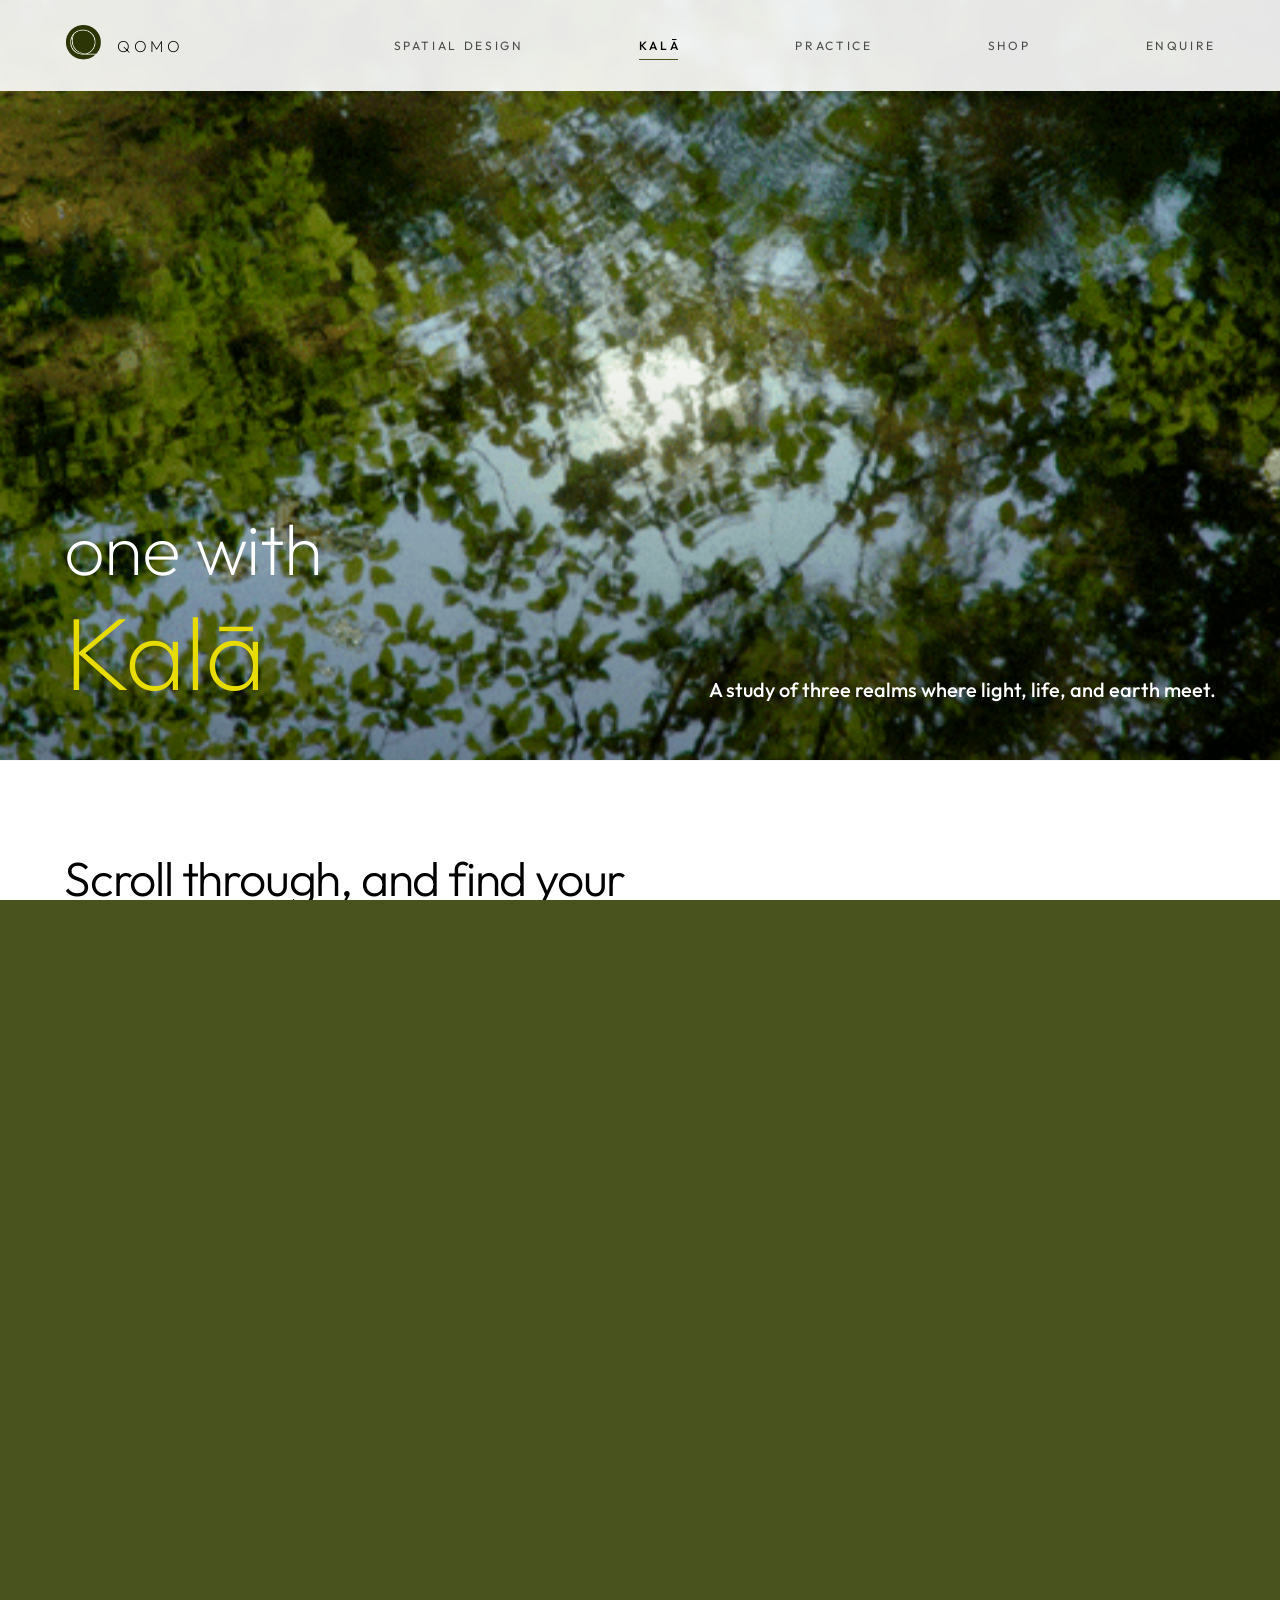
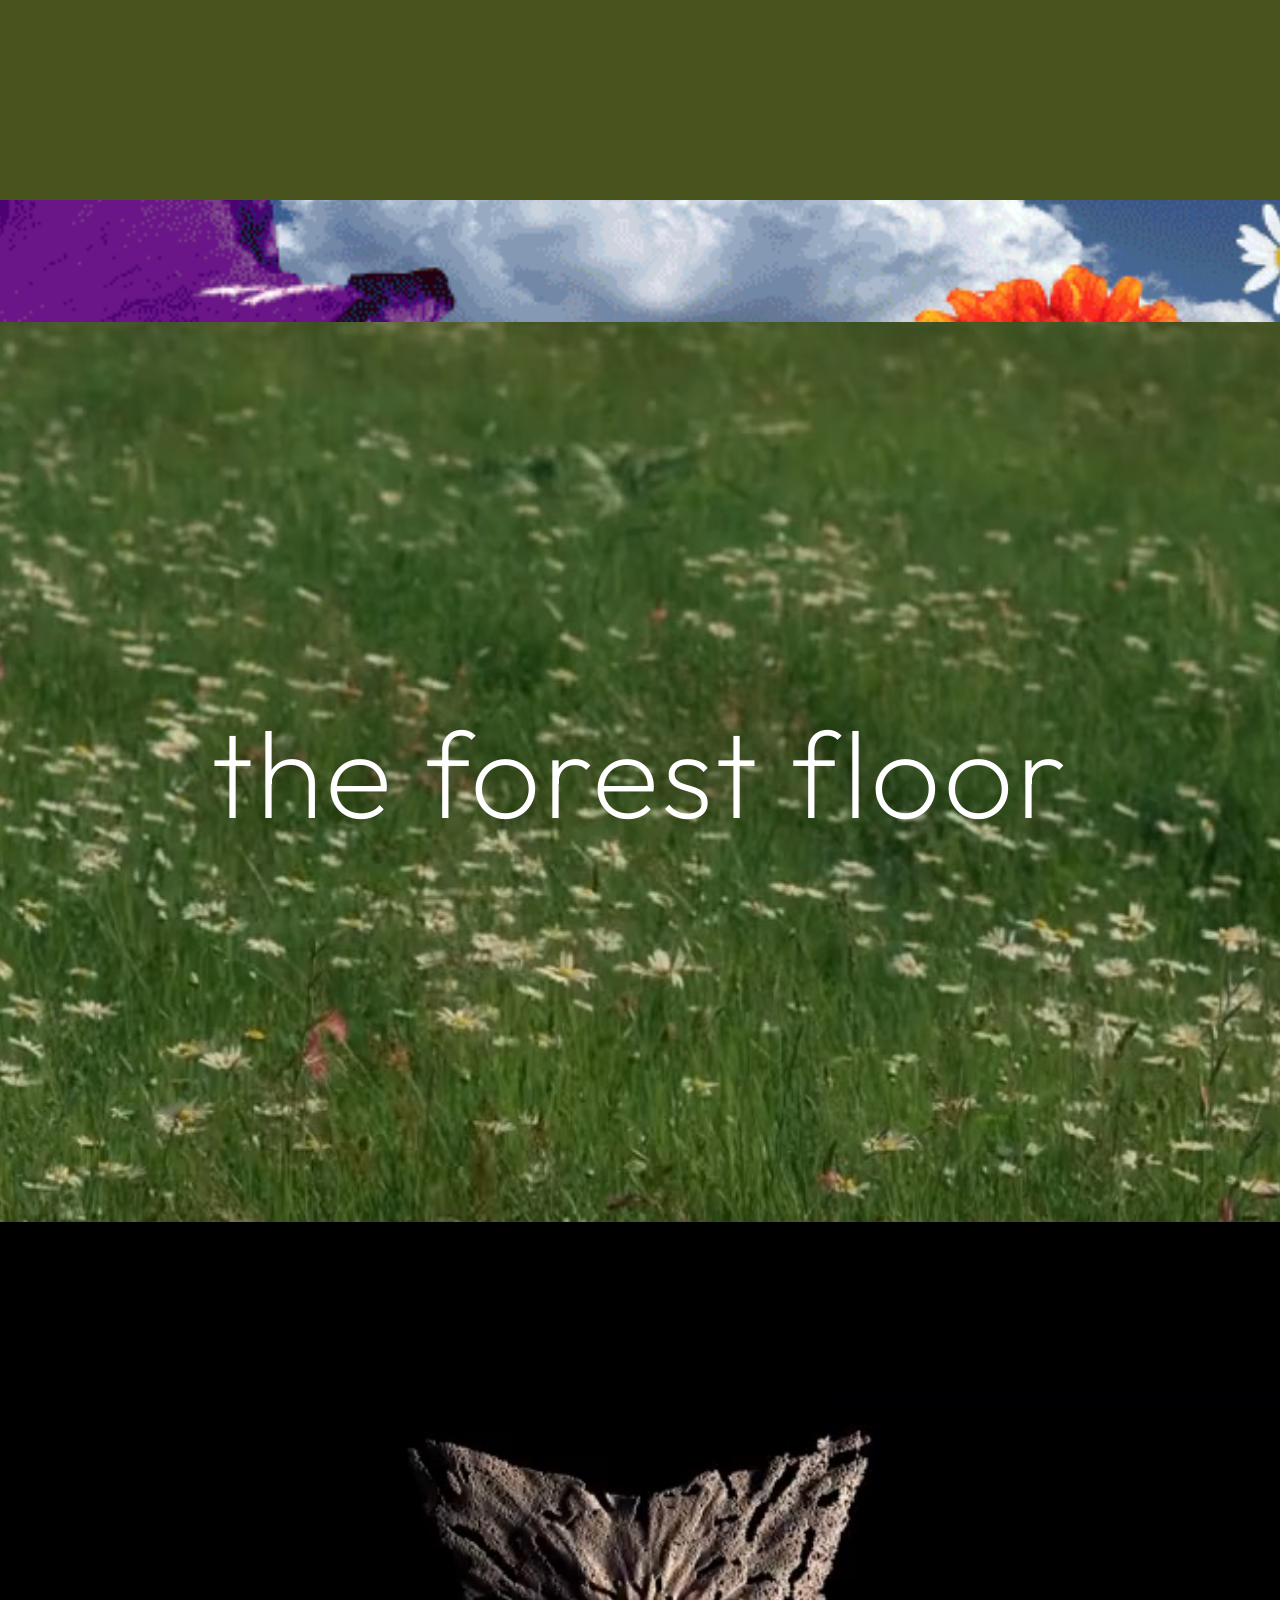
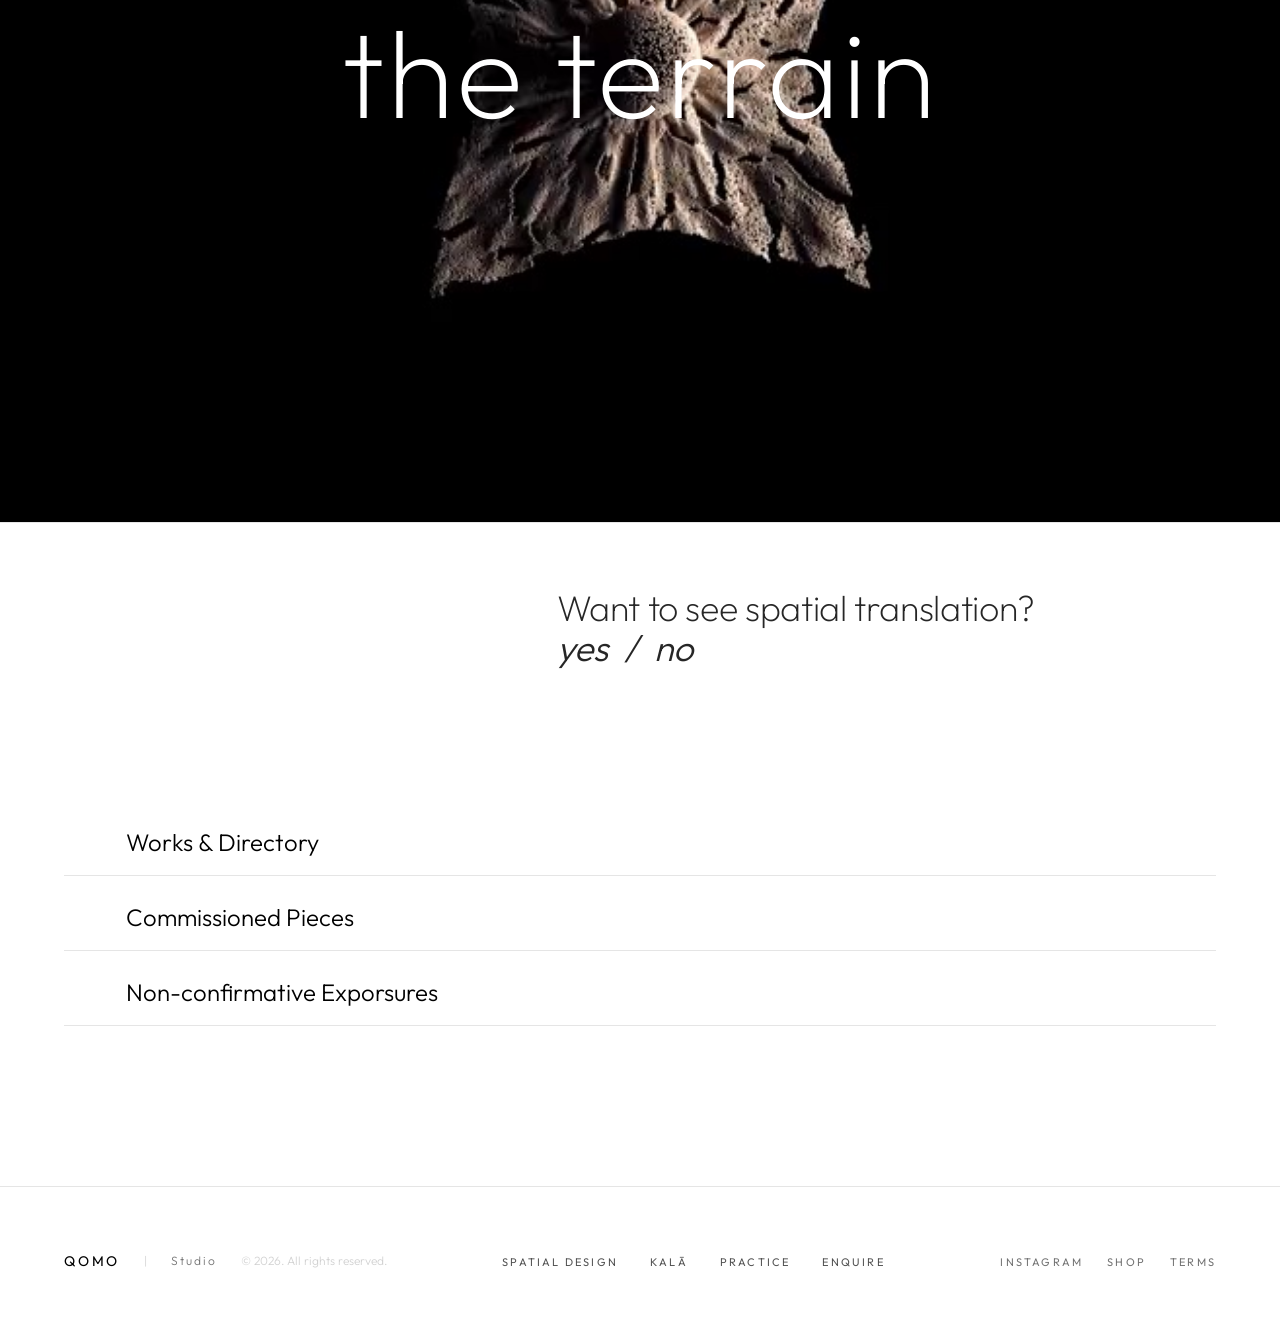
==== kala.html @ db0ac854 "QOMO website Co-Authored-By: Claude Opus 5.5 <noreply@anthropic.com>" ====
<!doctype html>
<html lang="en">
<head>
  <meta charset="utf-8">
  <meta name="viewport" content="width=device-width, initial-scale=1">
  <title>Kalā — QOMO</title>
  <meta name="description" content="A study of three realms where light, life, and earth meet.">
  <meta name="theme-color" content="#48531D">
  <link rel="icon" type="image/png" href="assets/img/logo-mark.png">
  <link rel="preconnect" href="https://fonts.googleapis.com">
  <link rel="preconnect" href="https://fonts.gstatic.com" crossorigin>
  <link rel="stylesheet" href="https://fonts.googleapis.com/css2?family=Outfit:wght@100..700&family=Waiting+for+the+Sunrise&display=swap">
  <link rel="stylesheet" href="assets/css/style.css">
</head>
<body data-page="kala">
  <div data-include="header"></div>

  <main>
    <section class="kala-hero">
      <div class="kala-hero__bg"><img src="assets/img/kala-hero.gif" alt="" data-parallax="-0.12"></div>
      <div class="wrap">
        <h1 class="reveal">
          <span class="one">one with</span>
          <span class="kala">Kalā</span>
        </h1>
        <p class="reveal">A study of three realms where light, life, and earth meet.</p>
      </div>
    </section>

    <section class="kala-intro">
      <div class="wrap">
        <h2 class="reveal">Scroll through, and find your light...</h2>
      </div>
    </section>

    <section class="realms" aria-label="Three realms">
      <article class="realm" id="sun-sky">
        <div class="realm__bg"><img src="assets/img/kala-sun-sky.gif" alt="" loading="lazy"></div>
        <h2>the sun &amp; sky</h2>
      </article>
      <article class="realm" id="forest-floor">
        <div class="realm__bg"><video src="assets/video/forest-floor.mp4" poster="assets/img/kala-forest-floor.jpg" autoplay muted loop playsinline preload="metadata" aria-hidden="true"></video></div>
        <h2>the forest floor</h2>
      </article>
      <article class="realm realm--terrain" id="terrain">
        <div class="realm__bg"><video src="assets/video/terrain.mp4" poster="assets/img/kala-terrain.jpg" autoplay muted loop playsinline preload="metadata" aria-hidden="true"></video></div>
        <h2>the terrain</h2>
      </article>
    </section>

    <section class="translate">
      <div class="wrap">
        <div class="translate__grid">
          <div class="translate__q reveal">
            <p>Want to see spatial translation?</p>
            <p class="yn"><a href="spatial-design.html">yes</a> <span aria-hidden="true">&nbsp;/&nbsp;</span> <a href="#directory">no</a></p>
          </div>
        </div>
      </div>
      <nav class="directory wrap stagger" id="directory" aria-label="Kalā directory">
        <a class="reveal" href="things.html">Works &amp; Directory <span class="arr">→</span></a>
        <a class="reveal" href="enquire.html">Commissioned Pieces <span class="arr">→</span></a>
        <a class="reveal" href="practice.html#gallery">Non-confirmative Exporsures <span class="arr">→</span></a>
      </nav>
    </section>
  </main>

  <div data-include="footer"></div>
  <script src="assets/js/main.js"></script>
</body>
</html>
---- assets/css/style.css ----
/* ==========================================================================
   QOMO — Studio website
   Tokens sourced from QOMO/docs/design.md (brand-design-system v1.0)
   Layouts sourced from Figma "QOMO prototype v01" (QOMO all page files)
   ========================================================================== */

:root {
  /* Colour — design.md tokens */
  --olive: #48531D;          /* primary: logo, CTAs, key headings, brand surface */
  --olive-light: #999F47;    /* secondary surface / muted accent */
  --chartreuse: #E6DC00;     /* high-energy accent — highlights only */
  --green-bright: #50CC00;   /* UI states — active / success */
  --sky: #4CA8D7;            /* cool counterpoint accent */
  --sage: #619164;           /* supporting mid-tone green */
  --white: #FFFFFF;
  --black: #000000;

  /* Neutral steps derived from black on white (no new hues) */
  --ink: var(--black);
  --ink-85: rgba(0, 0, 0, .85);
  --ink-68: rgba(0, 0, 0, .68);
  --ink-55: rgba(0, 0, 0, .55);
  --ink-36: rgba(0, 0, 0, .36);
  --ink-18: rgba(0, 0, 0, .18);
  --ink-10: rgba(0, 0, 0, .10);
  --ink-06: rgba(0, 0, 0, .06);
  --ink-03: rgba(0, 0, 0, .03);

  /* Tints of primary (design.md: "tints of primary") */
  --olive-tint-04: color-mix(in srgb, var(--olive) 4%, var(--white));
  --olive-tint-10: color-mix(in srgb, var(--olive) 10%, var(--white));
  --olive-deep: color-mix(in srgb, var(--olive) 78%, var(--black));
  --chartreuse-tint: color-mix(in srgb, var(--chartreuse) 26%, var(--white));

  /* Typography — design.md */
  --font: "Avenir Next", "Outfit", "Century Gothic", Futura, sans-serif;
  --font-sig: "Waiting for the Sunrise", "Avenir Next", cursive;

  /* Layout */
  --gutter: clamp(16px, 5vw, 64px);
  --maxw: 1440px;
  --header-h: 91px;

  --ease: cubic-bezier(.22, .61, .36, 1);
  --ease-out: cubic-bezier(.16, 1, .3, 1);
}

/* ---------- Reset ---------- */
*, *::before, *::after { box-sizing: border-box; }
html { -webkit-text-size-adjust: 100%; scroll-behavior: smooth; }
body {
  margin: 0;
  background: var(--white);
  color: var(--ink);
  font-family: var(--font);
  font-weight: 300;
  line-height: 1.4;
  -webkit-font-smoothing: antialiased;
  text-rendering: optimizeLegibility;
  overflow-x: hidden;
}
img { display: block; max-width: 100%; }
a { color: inherit; text-decoration: none; }
button { font: inherit; color: inherit; background: none; border: 0; padding: 0; cursor: pointer; }
p, h1, h2, h3, h4, ul { margin: 0; }
ul { padding: 0; list-style: none; }
:focus-visible { outline: 1.5px solid var(--olive); outline-offset: 4px; }
.sr-only { position: absolute; width: 1px; height: 1px; overflow: hidden; clip: rect(0 0 0 0); white-space: nowrap; }

.wrap { width: 100%; max-width: var(--maxw); margin: 0 auto; padding-inline: var(--gutter); }

/* ---------- Type helpers ---------- */
.eyebrow {
  font-size: 12px; letter-spacing: .22em; text-transform: uppercase; line-height: 16px; font-weight: 400;
}
.t-ultralight { font-weight: 200; }
.sig { font-family: var(--font-sig); font-weight: 400; }

/* ==========================================================================
   Preloader (design.md: monogram as loading mark)
   ========================================================================== */
.preloader {
  position: fixed; inset: 0; z-index: 200; display: grid; place-items: center;
  background: var(--white);
  transition: opacity .7s var(--ease), visibility .7s;
}
.preloader img { width: 56px; height: auto; animation: breathe 1.6s var(--ease) infinite; }
.preloader.is-done { opacity: 0; visibility: hidden; }
@keyframes breathe { 0%, 100% { transform: scale(.92); opacity: .55; } 50% { transform: scale(1); opacity: 1; } }

/* Page transition veil */
.veil {
  position: fixed; inset: 0; z-index: 190; background: var(--olive);
  transform: translateY(100%); pointer-events: none;
  transition: transform .6s var(--ease-out);
}
.veil.is-active { transform: translateY(0); }

/* Cursor follower (fine pointers only) */
.cursor {
  position: fixed; top: 0; left: 0; z-index: 180; width: 10px; height: 10px; margin: -5px 0 0 -5px;
  border-radius: 50%; background: var(--olive); pointer-events: none;
  transition: width .35s var(--ease), height .35s var(--ease), margin .35s var(--ease), background .35s, opacity .3s;
  mix-blend-mode: multiply; opacity: 0;
}
.cursor.is-visible { opacity: 1; }
.cursor.is-hover { width: 56px; height: 56px; margin: -28px 0 0 -28px; background: color-mix(in srgb, var(--chartreuse) 70%, transparent); }
@media (hover: none), (pointer: coarse) { .cursor { display: none; } }

/* ==========================================================================
   Header — "TOP MINIMALIST HEADER"
   ========================================================================== */
.site-header {
  position: fixed; inset: 0 0 auto; z-index: 100; height: var(--header-h);
  background: rgba(255, 255, 255, .9);
  -webkit-backdrop-filter: blur(6px); backdrop-filter: blur(6px);
  transition: transform .5s var(--ease), background .3s;
}
.site-header.is-hidden { transform: translateY(-100%); }
.site-header .wrap { height: 100%; display: flex; align-items: center; gap: 10px; max-width: 1760px; }
.brand { display: flex; align-items: center; gap: 10px; flex-shrink: 0; }
.brand img { width: 43px; height: 42px; object-fit: contain; transition: transform .8s var(--ease); }
.brand:hover img { transform: rotate(-12deg) scale(1.05); }
.brand span { font-size: 16px; font-weight: 200; letter-spacing: .22em; text-transform: uppercase; line-height: 24px; }
.nav { margin-left: auto; display: flex; align-items: center; gap: clamp(28px, 9vw, 150px); }
.nav a {
  position: relative; font-size: 12px; letter-spacing: .22em; text-transform: uppercase; line-height: 16px;
  color: var(--ink-68); font-weight: 400; padding-block: 6px;
}
.nav a::after {
  content: ""; position: absolute; left: 0; right: .22em; bottom: 0; height: 1px; background: var(--olive);
  transform: scaleX(0); transform-origin: right; transition: transform .5s var(--ease);
}
.nav a:hover::after, .nav a[aria-current="page"]::after { transform: scaleX(1); transform-origin: left; }
.nav a:hover { color: var(--ink); }
.nav a[aria-current="page"] { color: var(--ink); font-weight: 500; }

.menu-toggle { display: none; margin-left: auto; width: 44px; height: 44px; position: relative; z-index: 2; }
.menu-toggle span {
  position: absolute; left: 11px; right: 11px; height: 1px; background: var(--ink);
  transition: transform .45s var(--ease), top .45s var(--ease), background .3s;
}
.menu-toggle span:first-child { top: 18px; }
.menu-toggle span:last-child { top: 26px; }
.menu-open .menu-toggle span { background: var(--white); }
.menu-open .menu-toggle span:first-child { top: 22px; transform: rotate(45deg); }
.menu-open .menu-toggle span:last-child { top: 22px; transform: rotate(-45deg); }

.mobile-menu {
  position: fixed; inset: 0; z-index: 99; background: var(--olive); color: var(--white);
  display: flex; flex-direction: column; justify-content: center; gap: 10px; padding: 120px var(--gutter) 48px;
  clip-path: circle(0% at calc(100% - 40px) 45px);
  transition: clip-path .8s var(--ease-out); visibility: hidden;
}
.menu-open .mobile-menu { clip-path: circle(150% at calc(100% - 40px) 45px); visibility: visible; }
.mobile-menu a {
  font-size: clamp(36px, 10vw, 64px); font-weight: 200; letter-spacing: -.02em; text-transform: uppercase; line-height: 1.15;
  opacity: 0; transform: translateY(24px); transition: opacity .5s, transform .6s var(--ease-out), color .3s;
}
.mobile-menu a:hover, .mobile-menu a[aria-current="page"] { color: var(--chartreuse); }
.menu-open .mobile-menu a { opacity: 1; transform: none; }
.menu-open .mobile-menu a:nth-child(2) { transition-delay: .06s; }
.menu-open .mobile-menu a:nth-child(3) { transition-delay: .12s; }
.menu-open .mobile-menu a:nth-child(4) { transition-delay: .18s; }
.menu-open .mobile-menu a:nth-child(5) { transition-delay: .24s; }
.mobile-menu .mm-word { position: absolute; left: var(--gutter); top: 24px; line-height: 24px; font-size: 16px; font-weight: 200; letter-spacing: .22em; color: var(--white); }
.menu-open .site-header { background: transparent; -webkit-backdrop-filter: none; backdrop-filter: none; }
.menu-open .site-header .brand { opacity: 0; }
body.menu-open { overflow: hidden; }

@media (max-width: 900px) {
  :root { --header-h: 72px; }
  .nav { display: none; }
  .menu-toggle { display: block; }
  .brand img { width: 36px; height: 35px; }
}

/* ==========================================================================
   Footer — mini (all pages)
   ========================================================================== */
.site-footer { border-top: 1px solid var(--ink-10); background: var(--white); padding: 65px 0 64px; }
.site-footer .wrap { max-width: 1760px; display: flex; align-items: center; justify-content: space-between; gap: 32px; flex-wrap: wrap; }
.foot-id { display: flex; align-items: center; gap: 24px; font-size: 12px; }
.foot-id strong { font-weight: 400; font-size: 14px; letter-spacing: .2em; text-transform: uppercase; }
.foot-id .bar { color: var(--ink-18); }
.foot-id .studio { color: var(--ink-55); letter-spacing: .16em; }
.foot-id .copy { color: var(--ink-18); }
.foot-nav, .foot-social { display: flex; align-items: center; gap: 32px; }
.foot-social { gap: 24px; }
.foot-nav a, .foot-social a {
  font-size: 11px; letter-spacing: .2em; text-transform: uppercase; line-height: 16px; color: var(--ink-68); font-weight: 400;
  transition: color .3s;
}
.foot-social a { color: var(--ink-55); }
.foot-nav a:hover, .foot-social a:hover { color: var(--olive); }
@media (max-width: 1100px) {
  .site-footer .wrap { flex-direction: column; align-items: flex-start; }
  .foot-id { flex-wrap: wrap; gap: 12px 24px; }
  .foot-nav { flex-wrap: wrap; gap: 16px 28px; }
}

/* ---------- Mega footer (Practice / Shop) ---------- */
.mega {
  position: relative; overflow: hidden; color: var(--white); background: var(--olive);
  padding: 64px 0 48px;
}
.mega--grass { background: var(--olive-deep) center / cover no-repeat; }
.mega::before {
  content: ""; position: absolute; right: -40px; top: -40px; width: 384px; height: 384px; border-radius: 50%;
  background: color-mix(in srgb, var(--olive-light) 45%, transparent); filter: blur(48px); pointer-events: none;
}
.mega--grass::before { background: rgba(72, 83, 29, .3); }
.mega .wrap { position: relative; }
.mega-cols { display: grid; grid-template-columns: repeat(4, minmax(0, 1fr)); gap: 32px; padding: 111px 0 64px; }
.mega-cols h4 {
  font-size: 10px; font-weight: 600; letter-spacing: .1em; text-transform: uppercase; line-height: 14px;
  color: color-mix(in srgb, var(--olive-light) 55%, var(--white)); margin-bottom: 8px;
}
.mega-cols ul { display: grid; gap: 6px; }
.mega-cols li a { font-size: 15px; line-height: 24px; color: rgba(255, 255, 255, .8); transition: color .3s, padding .4s var(--ease); }
.mega-cols li a:hover { color: var(--white); padding-left: 6px; }
.mega-cols .personal ul { gap: 4px; }
.mega-cols .personal li a { font-size: 13px; line-height: 20px; color: var(--white); }
.mega-cols .touch { margin-top: 8px; font-size: 10px; font-weight: 600; letter-spacing: .1em; text-transform: uppercase; color: var(--chartreuse); display: inline-block; }
.mega-cols .touch:hover { color: var(--white); }
.mega-script { display: block; width: 100%; max-width: 1153px; }
.mega-script img { width: 100%; height: auto; }
.mega-script.is-in img { animation: script-pop 2s linear both; }
.mega-script:hover img { animation: script-pop 2s linear both; }
@keyframes script-pop { /* Figma motion: Asset 28@4x — translate-y −39.7, width 1152→1274→1211 */
  0% { transform: translateY(0) scale(1); }
  9.8% { transform: translateY(-40px) scale(1.106); }
  20% { transform: translateY(-40px) scale(1.051); }
  100% { transform: translateY(-40px) scale(1.051); }
}
.mega-fine { display: flex; justify-content: space-between; align-items: center; gap: 16px; padding-top: 24px; flex-wrap: wrap; }
.mega-fine .sig { font-size: 20px; color: rgba(255, 255, 255, .75); }
.mega-fine small { font-size: 12px; color: rgba(255, 255, 255, .7); }
@media (max-width: 760px) {
  .mega-cols { grid-template-columns: repeat(2, minmax(0, 1fr)); padding-top: 48px; row-gap: 40px; }
}

/* ==========================================================================
   Reveal system
   ========================================================================== */
.reveal { opacity: 0; transform: translateY(36px); transition: opacity 1s var(--ease), transform 1.2s var(--ease-out); }
.reveal.is-in { opacity: 1; transform: none; }
.line-mask { display: block; overflow: hidden; padding-bottom: .06em; margin-bottom: -.06em; }
.line-mask > span { display: inline-block; transform: translateY(105%); transition: transform 1.2s var(--ease-out); }
.is-in .line-mask > span, .line-mask.is-in > span { transform: none; }
.stagger > * { transition-delay: calc(var(--i, 0) * 90ms); }
.img-reveal { overflow: hidden; clip-path: inset(12% 0 12% 0); transition: clip-path 1.4s var(--ease-out); }
.img-reveal.is-in { clip-path: inset(0 0 0 0); }
.img-reveal img { transform: scale(1.15); transition: transform 1.8s var(--ease-out); }
.img-reveal.is-in img { transform: scale(1.0001); }

@media (prefers-reduced-motion: reduce) {
  *, *::before, *::after { animation-duration: .01ms !important; animation-iteration-count: 1 !important; transition-duration: .01ms !important; }
  .reveal, .line-mask > span, .img-reveal, .img-reveal img { opacity: 1 !important; transform: none !important; clip-path: none !important; }
  html { scroll-behavior: auto; }
}

/* ==========================================================================
   HOME
   ========================================================================== */
.home-hero { position: relative; padding-top: var(--header-h); }
.home-hero__script {
  position: relative; width: 100%; margin-top: clamp(8px, 2vw, 24px);
  clip-path: inset(0 100% 0 0); transition: clip-path 2.2s var(--ease-out);
}
.loaded .home-hero__script { clip-path: inset(0 0 0 0); }
/* Logomark mask — Figma: 1300×558 rotated fill, masked by the 1271.5×413.5 logomark at (0, 0) */
.logo-mask {
  position: relative; width: 99.34%; aspect-ratio: 1271.5 / 413.5; overflow: hidden;
  container-type: size; background: var(--olive); will-change: transform;
  -webkit-mask: url("../img/qomo-script-mask.png") 0 0 / 100% 100% no-repeat;
          mask: url("../img/qomo-script-mask.png") 0 0 / 100% 100% no-repeat;
}
.logo-mask video {
  position: absolute; left: 51.12%; top: 67.84%; max-width: none;
  width: 134.95cqh; height: 102.24cqw; /* pre-rotation size: 558 × 1300 in Figma units */
  object-fit: cover; transform: translate(-50%, -50%) rotate(-90deg);
}
.index-cue {
  display: flex; flex-direction: column; align-items: center; gap: 4px; margin: clamp(12px, 3vw, 32px) auto 0;
  font-size: 9px; letter-spacing: .3em; color: var(--ink-36); text-transform: uppercase; width: max-content;
}
.index-cue img { animation: cue 2.2s var(--ease) infinite; }
@keyframes cue { 0%, 100% { transform: translateY(0); opacity: 1; } 60% { transform: translateY(6px); opacity: .4; } }

.manifesto {
  background: linear-gradient(to bottom, var(--white), color-mix(in srgb, var(--black) 8%, var(--white)));
  padding: 79px 0 192px; overflow: hidden;
}
.manifesto h1 {
  font-size: clamp(42px, 7.8vw, 100px); line-height: 1.24; letter-spacing: -.06em; font-weight: 200; text-transform: uppercase;
}
.manifesto h1 .c-chartreuse { color: var(--chartreuse); }
.manifesto h1 .c-sky { color: var(--sky); }
.manifesto h1 .c-olive { color: var(--olive); }
.manifesto__row {
  display: grid; grid-template-columns: repeat(12, minmax(0, 1fr)); column-gap: 32px; margin-top: clamp(64px, 10vw, 128px);
}
.manifesto__left { grid-column: 1 / span 5; display: flex; flex-direction: column; gap: 15px; }
.manifesto__right { grid-column: 6 / span 7; padding: 80px 0 0 64px; display: flex; flex-direction: column; gap: 96px; }
.with { font-size: clamp(40px, 5.6vw, 72px); line-height: 1; letter-spacing: -.043em; color: var(--ink-36); font-weight: 200; }
.dapple, .depth { font-size: clamp(56px, 8.1vw, 104px); line-height: 1; letter-spacing: -.03em; font-weight: 200; }
.dapple { color: var(--chartreuse); }
.depth { color: var(--olive); }
.statement { max-width: 576px; display: flex; flex-direction: column; gap: 24px; }
.statement p { font-size: 20px; line-height: 28px; text-align: justify; hyphens: auto; color: var(--ink-68); font-weight: 400; }
.statement p b { color: var(--olive); font-weight: 500; }
.text-link {
  align-self: flex-start; font-size: 12px; letter-spacing: .2em; text-transform: uppercase; font-weight: 200; font-style: italic;
  text-decoration: underline; text-underline-offset: 3px; transition: color .3s, letter-spacing .5s var(--ease);
}
.text-link:hover { color: var(--olive); letter-spacing: .28em; }
@media (max-width: 900px) {
  .manifesto { padding: 56px 0 96px; }
  .manifesto__row { display: flex; flex-direction: column; gap: 32px; }
  .manifesto__right { padding: 0; gap: 48px; }
  .depth { align-self: flex-end; }
}

/* Gateway rows */
.gateway { border-top: 1px solid var(--ink-03); padding: 109px 0 108px; }
.gateway__title { font-size: clamp(32px, 4vw, 48px); line-height: 1; letter-spacing: -.025em; font-weight: 300; max-width: 510px; padding: 33px 0 82px; }
.gateway__rows { border-top: 1px solid var(--ink-10); padding-top: 92px; display: flex; flex-direction: column; gap: 128px; }
.block { display: flex; flex-direction: column; gap: 48px; }
.block__head { display: grid; grid-template-columns: repeat(12, minmax(0, 1fr)); column-gap: 32px; row-gap: 16px; min-height: 142px; }
.block__head h3 { grid-column: 1 / span 5; font-size: clamp(32px, 4vw, 48px); line-height: 1; letter-spacing: -.025em; font-weight: 300; }
.block__head h3.kala-mark { font-weight: 400; color: var(--ink-68); letter-spacing: .055em; text-transform: uppercase; }
.block__head p { grid-column: 6 / span 7; font-size: clamp(24px, 2.8vw, 36px); line-height: 1.11; letter-spacing: -.01em; font-weight: 200; color: var(--ink-85); }
.block__media { position: relative; height: clamp(280px, 42vw, 540px); background: var(--ink-03); overflow: hidden; }
.block__media img { width: 100%; height: 100%; object-fit: cover; }
.block__media .media-in { position: absolute; inset: -8% 0; }
.block__media .media-in img { height: 100%; }
.block__caption {
  position: absolute; left: 19px; right: 0; bottom: 0; padding: 0 0 17px; border-bottom: 1px solid rgba(255, 255, 255, .5);
  font-size: 12px; letter-spacing: .2em; text-transform: uppercase; color: var(--white); font-weight: 400; white-space: pre;
}
.block__link-row { display: flex; justify-content: flex-end; border-bottom: 1px solid var(--ink-10); padding: 8px 0 33px; }
.arrow-link { display: inline-flex; align-items: center; gap: 12px; font-size: 14px; letter-spacing: .2em; text-transform: uppercase; font-weight: 500; color: var(--olive); }
.arrow-link--kala { font-size: 12px; font-weight: 400; color: var(--ink-68); }
.arrow-link .arr { font-size: 16px; transition: transform .5s var(--ease); }
.arrow-link--kala .arr { color: var(--sky); }
.arrow-link:hover .arr { transform: translateX(8px); }
@media (max-width: 760px) {
  .gateway { padding: 64px 0; }
  .gateway__title { padding: 0 0 48px; }
  .gateway__rows { padding-top: 56px; gap: 80px; }
  .block { gap: 28px; }
  .block__head { display: flex; flex-direction: column; min-height: 0; }
  .block__caption { font-size: 10px; letter-spacing: .14em; white-space: normal; padding-right: 12px; }
}

/* The selection — curved reel */
.selection { padding-top: 24px; overflow: hidden; }
.selection h2 { text-align: center; font-size: clamp(32px, 4vw, 48px); font-weight: 300; letter-spacing: -.025em; line-height: 1; padding: 33px 0 64px; }
.curve { position: relative; height: clamp(300px, 36vw, 502px); }
.curve__track { position: absolute; top: 8.6%; left: 0; display: flex; gap: clamp(20px, 3.9vw, 50px); will-change: transform; cursor: grab; touch-action: pan-y; }
.curve__track.is-drag { cursor: grabbing; }
.curve__item { flex: 0 0 auto; width: clamp(200px, 24.6vw, 315px); aspect-ratio: 315 / 415; background: var(--ink-10); overflow: hidden; transform-origin: center; }
.curve__item img { width: 100%; height: 100%; object-fit: cover; pointer-events: none; transition: transform 1.2s var(--ease-out); user-select: none; -webkit-user-drag: none; }
.curve__item:hover img { transform: scale(1.06); }
.curve__arc { position: absolute; left: 0; width: 100%; height: auto; pointer-events: none; z-index: 2; }
.curve__arc--top { top: 0; }
.curve__arc--bottom { bottom: 0; left: 1.5%; width: 98.5%; }

/* Annu card */
.annu { padding: 54px 0 0; }
.annu__grid { display: grid; grid-template-columns: 539.5fr 612fr; max-width: 1152px; margin: 0 auto; min-height: 457px; }
.annu__img { overflow: hidden; position: relative; min-height: 360px; }
.annu__img img { position: absolute; inset: 0; width: 100%; height: 100%; object-fit: cover; object-position: 50% 80.6%; transition: transform 1.6s var(--ease-out); }
.annu__grid:hover .annu__img img { transform: scale(1.04); }
.annu__card { background: var(--chartreuse-tint); padding: clamp(32px, 6vw, 68.58px); display: flex; flex-direction: column; justify-content: center; align-items: flex-start; }
.annu__card blockquote { margin: 0 0 25px; font-size: clamp(19px, 1.9vw, 24px); line-height: 1.32; font-weight: 300; color: color-mix(in srgb, var(--olive) 72%, var(--olive-light)); max-width: 403px; }
.annu__card blockquote b { font-weight: 300; color: var(--olive-deep); }
.annu__card .name { font-size: 10px; line-height: 15px; letter-spacing: .18em; text-transform: uppercase; color: var(--olive-deep); font-weight: 300; margin-bottom: 26px; }
.pill-btn {
  display: inline-flex; align-items: center; justify-content: center; min-height: 40px; padding: 0 24px; border-radius: 24px;
  background: var(--olive-light); color: var(--white); font-size: 9px; font-weight: 600; letter-spacing: .1em; text-transform: uppercase;
  transition: background .4s, transform .4s var(--ease);
}
.pill-btn:hover { background: var(--olive); transform: translateY(-2px); }
@media (max-width: 760px) {
  .annu { padding: 32px var(--gutter) 0; }
  .annu__grid { grid-template-columns: 1fr; }
  .annu__img { min-height: 0; aspect-ratio: 4 / 3; }
}

/* ==========================================================================
   KALĀ
   ========================================================================== */
.kala-hero { position: relative; min-height: clamp(560px, 62vw, 760px); display: flex; align-items: flex-end; overflow: hidden; color: var(--white); }
.kala-hero__bg { position: absolute; inset: 0; }
.kala-hero__bg img { width: 100%; height: 110%; object-fit: cover; will-change: transform; }
.kala-hero::after { content: ""; position: absolute; inset: 0; background: linear-gradient(to top, rgba(0, 0, 0, .28), transparent 60%); }
.kala-hero .wrap { position: relative; z-index: 1; display: flex; justify-content: space-between; align-items: flex-end; gap: 32px; padding-bottom: clamp(40px, 6vw, 56px); flex-wrap: wrap; }
.kala-hero h1 { font-weight: 200; letter-spacing: -.043em; }
.kala-hero h1 .one { display: block; font-size: clamp(44px, 5.6vw, 72px); line-height: 1; margin-bottom: 16px; }
.kala-hero h1 .kala { display: block; font-size: clamp(64px, 8.1vw, 104px); line-height: 1; color: var(--chartreuse); }
.kala-hero p { font-size: 20px; font-weight: 500; text-align: right; max-width: 590px; text-shadow: 0 1px 12px rgba(0, 0, 0, .25); }

.kala-intro { padding: 60px 0 72px; border-top: 1px solid var(--ink-03); }
.kala-intro h2 { font-size: clamp(32px, 4vw, 48px); line-height: 1; letter-spacing: -.025em; font-weight: 300; max-width: 622px; padding-top: 33px; }

.realms { position: relative; }
.realm { position: sticky; top: 0; height: 100vh; height: 100svh; overflow: hidden; display: grid; place-items: center; background: var(--black); }
.realm__bg { position: absolute; inset: 0; }
.realm__bg img, .realm__bg video { display: block; width: 100%; height: 100%; object-fit: cover; transform: scale(var(--s, 1.12)); transition: transform .1s linear; }
.realm--terrain .realm__bg img, .realm--terrain .realm__bg video { object-fit: contain; background: var(--black); }
.realm h2 {
  position: relative; z-index: 1; color: var(--white); font-weight: 200; letter-spacing: .016em; line-height: 1.2;
  font-size: clamp(52px, 9.7vw, 124px); text-align: center; padding-inline: var(--gutter);
  opacity: var(--o, 0); transform: translateY(calc(var(--y, 40) * 1px)); text-shadow: 0 2px 30px rgba(0, 0, 0, .15);
}

.translate { padding: 65px 0 0; border-top: 1px solid var(--ink-10); }
.translate__grid { display: grid; grid-template-columns: repeat(12, minmax(0, 1fr)); column-gap: 32px; min-height: 181px; }
.translate__q { grid-column: 6 / span 7; font-size: clamp(26px, 2.8vw, 36px); line-height: 40px; letter-spacing: -.01em; color: var(--ink-85); font-weight: 200; }
.translate__q .yn { display: flex; gap: .25em; font-style: italic; font-weight: 300; }
.translate__q .yn a { position: relative; transition: color .3s; }
.translate__q .yn a::after { content: ""; position: absolute; left: 0; right: 0; bottom: 2px; height: 1px; background: currentColor; transform: scaleX(0); transition: transform .45s var(--ease); }
.translate__q .yn a:hover { color: var(--olive); }
.translate__q .yn a:hover::after { transform: scaleX(1); }
.directory { padding-top: 32px; padding-bottom: 160px; }
.directory a {
  display: flex; justify-content: space-between; align-items: flex-end; padding: 25px 0 17px 62px; border-bottom: 1px solid var(--ink-10);
  font-size: 24px; line-height: 32px; font-weight: 300; transition: padding .5s var(--ease), color .3s, background .4s;
}
.directory a .arr { opacity: 0; transform: translateX(-12px); transition: opacity .4s, transform .5s var(--ease); color: var(--olive); padding-right: 16px; }
.directory a:hover { padding-left: 80px; color: var(--olive); background: var(--olive-tint-04); }
.directory a:hover .arr { opacity: 1; transform: none; }
@media (max-width: 760px) {
  .translate__grid { display: block; min-height: 0; padding-bottom: 32px; }
  .directory a { padding-left: 0; font-size: 20px; }
  .directory a:hover { padding-left: 12px; }
  .directory { padding-bottom: 96px; }
}

/* ==========================================================================
   SPATIAL DESIGN (Arc)
   ========================================================================== */
.arc { padding-top: calc(var(--header-h) - 11px); min-height: 100vh; display: flex; flex-direction: column; }
.arc-bar { display: flex; align-items: center; justify-content: space-between; gap: 16px; padding-top: 24px; padding-bottom: 12px; min-height: 120px; }
.arc-index { display: flex; align-items: center; gap: 12px; font-size: 11px; font-weight: 500; letter-spacing: .2em; text-transform: uppercase; color: var(--ink-55); }
.arc-index .dot { width: 8px; height: 8px; border-radius: 50%; background: var(--olive); }
.arc-index .slash { color: var(--ink-18); font-size: 13px; letter-spacing: 0; }
.arc-index .count { color: var(--olive); letter-spacing: .16em; font-variant-numeric: tabular-nums; }
.toggle { display: inline-flex; gap: 8px; padding: 4px; background: var(--ink-03); }
.toggle button { padding: 6px 16px; font-size: 10px; font-weight: 600; letter-spacing: .18em; text-transform: uppercase; color: var(--ink-55); transition: background .3s, color .3s, box-shadow .3s; }
.toggle button[aria-pressed="true"] { background: var(--white); color: var(--ink); box-shadow: 0 1px 1px rgba(0, 0, 0, .05); }

.reel { position: relative; flex: 1; display: flex; flex-direction: column; justify-content: center; padding: 40px 0 73px; overflow: hidden; }
.reel__viewport { overflow: hidden; cursor: grab; touch-action: pan-y; padding-block: 24px; }
.reel__viewport.is-drag { cursor: grabbing; }
.reel__track { display: flex; gap: 40.8px; will-change: transform; transition: transform .9s var(--ease-out); }
.reel__track.no-anim { transition: none; }
.reel__item { flex: 0 0 auto; width: clamp(260px, 36vw, 460.8px); aspect-ratio: 16 / 10; background: var(--ink-06); overflow: hidden; position: relative; transition: transform .9s var(--ease-out), opacity .9s; transform: scale(.86); opacity: .55; }
.reel__item.is-active { transform: scale(1); opacity: 1; }
.reel__item img { width: 100%; height: 100%; object-fit: cover; pointer-events: none; transform: scale(1.12) translateX(calc(var(--px, 0) * 1%)); transition: transform 1.1s var(--ease-out); user-select: none; -webkit-user-drag: none; }
.reel__item:hover img { transform: scale(1.18) translateX(calc(var(--px, 0) * 1%)); }
.reel__caption { text-align: center; padding: 24px 20px 0; max-width: 800px; margin: 0 auto; }
.reel__caption h2 { font-size: 28px; line-height: 36px; letter-spacing: .03em; font-weight: 300; }
.reel__caption p { padding-top: 4px; font-size: 11px; font-weight: 500; letter-spacing: .22em; text-transform: uppercase; color: var(--ink-55); line-height: 16px; }
.reel__controls { display: flex; align-items: center; justify-content: center; gap: 24px; padding-top: 16px; }
.reel__controls button { padding: 8px 8px 14px; display: grid; place-items: center; transition: transform .4s var(--ease); }
.reel__controls button:hover { transform: translateX(-3px); }
.reel__controls button + .progress + button:hover { transform: translateX(3px); }
.progress { width: 128px; height: 1.5px; background: var(--ink-10); position: relative; overflow: hidden; margin-top: -6px; }
.progress span { position: absolute; inset: 0 auto 0 0; width: 25%; background: var(--olive); transition: transform .9s var(--ease-out); }

.arc-grid { display: none; grid-template-columns: repeat(2, minmax(0, 1fr)); gap: 40px; padding-top: 24px; padding-bottom: 96px; }
.arc.is-grid .reel { display: none; }
.arc.is-grid .arc-grid { display: grid; }
.arc-grid button { display: block; text-align: left; }
.arc-grid .thumb { aspect-ratio: 16 / 10; overflow: hidden; background: var(--ink-06); }
.arc-grid img { width: 100%; height: 100%; object-fit: cover; transition: transform 1.2s var(--ease-out); }
.arc-grid button:hover img { transform: scale(1.05); }
.arc-grid .num { display: block; margin-top: 12px; font-size: 11px; letter-spacing: .2em; color: var(--ink-55); font-weight: 500; }
@media (max-width: 640px) {
  .arc { min-height: 0; }
  .reel { padding: 48px 0 64px; }
  .reel__item { width: 80vw; }
  .reel__track { gap: 16px; }
  .arc-bar { min-height: 0; flex-wrap: wrap; }
  .arc-grid { grid-template-columns: 1fr; gap: 28px; }
  .reel__caption h2 { font-size: 24px; }
  .reel__caption p { letter-spacing: .12em; font-size: 10px; }
}

/* Project overlay */
.overlay {
  position: fixed; inset: 0; z-index: 150; display: grid; grid-template-columns: minmax(0, 1fr); place-items: start center; overflow-y: auto; padding: 30px 16px;
  background: rgba(255, 255, 255, .55); -webkit-backdrop-filter: blur(14px); backdrop-filter: blur(14px);
  opacity: 0; visibility: hidden; transition: opacity .5s var(--ease), visibility .5s;
}
.overlay.is-open { opacity: 1; visibility: visible; }
.overlay__card {
  position: relative; width: min(1000px, 100%); min-width: 0; border-radius: 38px; padding: clamp(20px, 5vw, 54px) clamp(16px, 4.9vw, 49px) 40px;
  background: rgba(255, 255, 255, .75); box-shadow: 0 4px 4px -1px rgba(0, 0, 0, .25);
  transform: translateY(40px) scale(.98); transition: transform .7s var(--ease-out);
}
.overlay.is-open .overlay__card { transform: none; }
.overlay__close {
  position: absolute; top: 14px; right: 14px; width: 40px; height: 40px; border-radius: 50%; background: var(--white);
  display: grid; place-items: center; box-shadow: 0 2px 10px rgba(0, 0, 0, .08); transition: transform .5s var(--ease); z-index: 2;
}
.overlay__close:hover { transform: rotate(90deg); }
.overlay__close span { position: absolute; width: 16px; height: 1px; background: var(--ink); transform: rotate(45deg); }
.overlay__close span + span { transform: rotate(-45deg); }
.overlay__main { aspect-ratio: 904 / 527; overflow: hidden; background: var(--ink-06); }
.overlay__main img { width: 100%; height: 100%; object-fit: cover; animation: fadeImg .7s var(--ease); }
@keyframes fadeImg { from { opacity: .2; transform: scale(1.03); } to { opacity: 1; transform: none; } }
.overlay__thumbs { display: grid; grid-template-columns: repeat(4, minmax(0, 1fr)); gap: clamp(8px, 2.6vw, 24px); margin-top: 29px; }
.overlay__thumbs button { aspect-ratio: 208 / 122; overflow: hidden; background: var(--ink-06); opacity: .75; transition: opacity .3s, outline-color .3s; outline: 1.5px solid transparent; outline-offset: 2px; }
.overlay__thumbs button:hover, .overlay__thumbs button[aria-current="true"] { opacity: 1; }
.overlay__thumbs button[aria-current="true"] { outline-color: var(--olive); }
.overlay__thumbs img { width: 100%; height: 100%; object-fit: cover; }
.spec {
  margin-top: 29px; background: color-mix(in srgb, var(--black) 4%, var(--white)); border-radius: 12.5px; box-shadow: 0 3px 3px rgba(0, 0, 0, .25);
  display: grid; grid-template-columns: 173fr 173fr 145fr 366fr; gap: 16px; padding: 28px 28px 34px;
}
.spec dt { font-size: 9.4px; letter-spacing: .22em; text-transform: uppercase; font-weight: 300; margin-bottom: 14px; }
.spec dd { margin: 0; font-size: 12.5px; letter-spacing: .165em; font-weight: 700; line-height: 1.25; }
.spec .scope dd { font-weight: 400; line-height: 1.2; letter-spacing: .12em; }
.view-full {
  display: block; margin: 36px auto 0; font-size: 12.5px; letter-spacing: .165em; font-weight: 600; color: var(--olive);
  text-decoration: underline; text-underline-offset: 3px;
}
.view-full:hover { color: var(--black); }
.overlay__strip { display: flex; gap: 24px; overflow-x: auto; margin-top: 0; max-height: 0; opacity: 0; transition: max-height .8s var(--ease-out), opacity .6s, margin .6s; scrollbar-width: thin; scroll-snap-type: x mandatory; }
.overlay__strip.is-open { max-height: 460px; opacity: 1; margin-top: 32px; }
.overlay__strip img { flex: 0 0 auto; width: clamp(200px, 30vw, 315px); aspect-ratio: 315 / 415; object-fit: cover; scroll-snap-align: start; }
@media (max-width: 640px) {
  .overlay { padding: 12px; }
  .overlay__card { border-radius: 24px; }
  .spec { grid-template-columns: 1fr 1fr; padding: 20px; }
  .spec .scope { grid-column: 1 / -1; }
}

/* Lightbox (shared) */
.lightbox {
  position: fixed; inset: 0; z-index: 160; background: rgba(255, 255, 255, .94); -webkit-backdrop-filter: blur(8px); backdrop-filter: blur(8px);
  display: grid; place-items: center; opacity: 0; visibility: hidden; transition: opacity .45s, visibility .45s;
}
.lightbox.is-open { opacity: 1; visibility: visible; }
.lightbox figure { margin: 0; max-width: min(1100px, 88vw); max-height: 82vh; }
.lightbox figure img { max-height: 82vh; width: auto; margin: 0 auto; box-shadow: 0 20px 60px rgba(0, 0, 0, .12); animation: fadeImg .6s var(--ease); }
.lightbox__btn { position: absolute; top: 50%; width: 48px; height: 48px; margin-top: -24px; border-radius: 50%; background: var(--white); display: grid; place-items: center; box-shadow: 0 2px 10px rgba(0, 0, 0, .08); }
.lightbox__btn img { width: 17px; }
.lightbox__btn--prev { left: clamp(8px, 3vw, 40px); }
.lightbox__btn--next { right: clamp(8px, 3vw, 40px); }
.lightbox .overlay__close { top: 20px; right: 20px; }
.lightbox__count { position: absolute; bottom: 24px; left: 0; right: 0; text-align: center; font-size: 11px; letter-spacing: .2em; color: var(--ink-55); font-variant-numeric: tabular-nums; }

/* ==========================================================================
   PRACTICE
   ========================================================================== */
.practice { padding-top: calc(var(--header-h) + 52px); background: var(--white); }
.practice h1, .practice h2.travels { font-size: clamp(26px, 3vw, 38px); line-height: 1.68; font-weight: 200; color: var(--ink); }
.practice h1 { letter-spacing: .118em; }
.meet { display: grid; grid-template-columns: repeat(12, minmax(0, 1fr)); column-gap: 48px; row-gap: 40px; align-items: center; padding: 64px 0; }
.portrait { grid-column: 1 / span 6; position: relative; aspect-ratio: 552 / 680; border-radius: 31px; overflow: hidden; background: color-mix(in srgb, var(--black) 8%, var(--white)); }
.portrait img { position: absolute; inset: 0; width: 100%; height: 100%; object-fit: cover; }
.portrait .grad { position: absolute; inset: 0; width: 100%; height: 100%; pointer-events: none; }
.meet__text { grid-column: 7 / span 6; font-size: clamp(20px, 2.2vw, 28px); line-height: 1.46; font-weight: 200; max-width: 576px; }
.gallery { display: grid; grid-template-columns: repeat(4, minmax(0, 1fr)); gap: 32px; padding: 64px 0 96px; align-items: start; }
.gallery__col { display: flex; flex-direction: column; gap: 32px; will-change: transform; }
.gallery__col:nth-child(2) { padding-top: 64px; }
.gallery__col:nth-child(3) { padding-top: 32px; }
.gallery__col:nth-child(4) { padding-top: 96px; }
.tile { display: block; width: 100%; background: color-mix(in srgb, var(--black) 10%, var(--white)); box-shadow: 0 4px 6px -1px rgba(0, 0, 0, .1), 0 2px 4px -2px rgba(0, 0, 0, .1); overflow: hidden; }
.tile img { width: 100%; height: 100%; object-fit: cover; transition: transform 1.2s var(--ease-out), filter .6s; }
.tile:hover img { transform: scale(1.06); }
.tile.h-352 { aspect-ratio: 264 / 352; }
.tile.h-264 { aspect-ratio: 1; }
.tile.h-198 { aspect-ratio: 264 / 198; }
.tile.h-148 { aspect-ratio: 264 / 148.5; }
@media (max-width: 900px) {
  .meet { display: flex; flex-direction: column; padding: 40px 0; }
  .portrait { width: 100%; max-width: 552px; }
  .gallery { grid-template-columns: repeat(2, minmax(0, 1fr)); gap: 16px; }
  .gallery__col { gap: 16px; }
  .gallery__col:nth-child(n) { padding-top: 0; }
  .gallery__col:nth-child(even) { padding-top: 48px; }
}

/* ==========================================================================
   SHOP — QOMO STORE
   ========================================================================== */
.store { padding-top: calc(var(--header-h) + 40px); }
.store h1, .things h1 {
  text-align: center; font-size: clamp(52px, 10vw, 128px); line-height: 1; font-weight: 100; text-transform: uppercase; color: var(--chartreuse);
  letter-spacing: 0; font-family: "Outfit", var(--font);
}
.store__head { padding: 33px 0; display: flex; flex-direction: column; gap: 16px; }
.switch { display: flex; justify-content: center; gap: 12px; font-size: 12px; letter-spacing: .05em; }
.switch button { color: var(--ink-36); font-weight: 500; transition: color .3s; }
.switch button[aria-pressed="true"] { color: var(--ink-68); font-weight: 600; text-decoration: underline; text-underline-offset: 4px; }
.store__grid { display: grid; grid-template-columns: repeat(3, minmax(0, 1fr)); gap: 48px 24px; max-width: 1184px; margin: 47px auto 0; padding-bottom: 96px; }
.card { display: flex; flex-direction: column; }
.card__media { position: relative; aspect-ratio: 4 / 3; border-radius: 8px; overflow: hidden; background: var(--ink-06); }
.card__media > img, .card__media > video { width: 100%; height: 100%; object-fit: cover; transition: transform 1.4s var(--ease-out); }
.card:hover .card__media > img, .card:hover .card__media > video { transform: scale(1.06); }
.card__meta { display: flex; align-items: center; gap: 10px; padding-top: 14px; flex-wrap: wrap; }
.tag { border: 1px solid rgba(0, 0, 0, .78); border-radius: 9999px; padding: 2px 11px 3.4px; font-size: 11px; line-height: 15.4px; font-weight: 500; color: var(--ink-85); }
.card__meta .note { font-size: 12px; line-height: 16px; color: var(--chartreuse); }
.card__meta .note--grey { color: var(--ink-55); }
.card__meta + .card__meta { padding-top: 10px; }
.card--evolve .card__media { background: var(--olive-deep); display: grid; place-items: center; }
.book {
  position: relative; width: 55%; aspect-ratio: 208 / 222; border-radius: 4px; padding: 17px; display: flex; flex-direction: column; justify-content: space-between;
  color: var(--white); transition: transform 1s var(--ease-out);
}
.card--evolve:hover .book { transform: translateY(-6px) rotate(-1.5deg); }
.book > img.cover { position: absolute; inset: 0; width: 100%; height: 100%; object-fit: cover; border-radius: 4px; }
.book > img.shadow { position: absolute; left: -24%; top: -11%; width: 148%; height: 145%; max-width: none; pointer-events: none; }
.book span { position: relative; }
.book .see { font-family: var(--font-sig); font-size: 24px; line-height: 28px; }
.book .vis { font-size: 9px; letter-spacing: .1em; text-transform: uppercase; line-height: 11.25px; color: color-mix(in srgb, var(--chartreuse) 30%, var(--white)); }
.card--shadow .card__media { background: var(--olive); display: flex; flex-direction: column; align-items: center; justify-content: center; gap: 15px; }
.card--shadow .card__media::before { content: ""; position: absolute; inset: 0; background: linear-gradient(to top, rgba(0, 0, 0, .6), rgba(0, 0, 0, 0) 50%, rgba(0, 0, 0, .2)); }
.card--shadow .word { position: relative; font-family: "Outfit", var(--font); font-weight: 100; font-size: clamp(32px, 3.8vw, 48px); letter-spacing: .1em; color: var(--white); text-transform: uppercase; line-height: 1; transition: letter-spacing .9s var(--ease-out); }
.card--shadow:hover .word { letter-spacing: .2em; }
.card--shadow .slab { position: relative; width: 98px; height: 34px; border-radius: 2px; background: rgba(220, 220, 220, .8); border: 1px solid rgba(255, 255, 255, .2); box-shadow: 0 10px 15px -3px rgba(0, 0, 0, .1); }
.store__index { display: none; max-width: 1184px; margin: 47px auto 0; padding-bottom: 96px; border-top: 1px solid var(--ink-10); }
.store.is-index .store__grid { display: none; }
.store.is-index .store__index { display: block; }
.store__index .row { display: grid; grid-template-columns: 64px 1fr auto; align-items: center; gap: 20px; padding: 14px 0; border-bottom: 1px solid var(--ink-10); transition: background .3s, padding .4s var(--ease); }
.store__index .row:hover { background: var(--olive-tint-04); padding-inline: 12px; }
.store__index img, .store__index video { width: 64px; height: 48px; object-fit: cover; border-radius: 4px; }
.store__index .card__meta { padding: 0; }
.store__index .idx { font-size: 11px; letter-spacing: .2em; color: var(--ink-36); font-variant-numeric: tabular-nums; }
@media (max-width: 960px) { .store__grid { grid-template-columns: repeat(2, minmax(0, 1fr)); } }
@media (max-width: 520px) { .store__grid { grid-template-columns: 1fr; } .store__index .row { grid-template-columns: 56px 1fr; } .store__index .idx { display: none; } }

/* things by QOMO */
.things { padding-top: var(--header-h); }
.things h1 { min-height: clamp(160px, 22vw, 289px); display: flex; align-items: center; justify-content: center; flex-wrap: wrap; column-gap: .25em; }
.things h1 .grad-text { text-transform: lowercase; background: linear-gradient(to right, color-mix(in srgb, var(--chartreuse) 18%, var(--white)), color-mix(in srgb, var(--chartreuse) 90%, var(--black))); -webkit-background-clip: text; background-clip: text; color: transparent; }
.things__sub { text-align: center; font-size: clamp(13px, 1.5vw, 19px); letter-spacing: .127em; text-transform: uppercase; color: var(--ink-55); font-weight: 300; padding-inline: var(--gutter); }
.things__grid { display: grid; grid-template-columns: repeat(3, 245.66px); gap: 75px 112px; justify-content: center; padding: 85px var(--gutter) 128px; }
.things__grid button { height: 272px; display: grid; place-items: center; }
.things__grid img { object-fit: cover; transition: transform 1s var(--ease-out), box-shadow .6s; }
.things__grid button:hover img { transform: translateY(-6px) scale(1.04); box-shadow: 0 18px 30px -12px rgba(0, 0, 0, .25); }
@media (max-width: 1000px) { .things__grid { grid-template-columns: repeat(3, minmax(0, 1fr)); gap: 40px 32px; } .things__grid button { height: auto; aspect-ratio: 245 / 272; } .things__grid img { max-width: 100%; max-height: 100%; } }
@media (max-width: 600px) { .things__grid { grid-template-columns: repeat(2, minmax(0, 1fr)); gap: 24px 16px; padding-top: 48px; } }

/* ==========================================================================
   ENQUIRE
   ========================================================================== */
.enq { background: var(--olive-tint-04); }
.enq-header { position: absolute; inset: 0 0 auto; z-index: 10; border-bottom: 1px solid rgba(0, 0, 0, .22); }
.enq-header .wrap { display: flex; align-items: center; justify-content: space-between; padding-block: 24px; }
.enq-header .logo img { height: 68px; width: auto; }
.enq-header nav { display: flex; gap: 24px; }
.enq-header nav a { position: relative; font-size: 10.72px; letter-spacing: .1em; text-transform: uppercase; font-weight: 200; }
.enq-header nav a::after { content: ""; position: absolute; left: 0; top: 19.88px; height: 1px; width: 0; background: var(--ink); transition: width .45s var(--ease); }
.enq-header nav a:hover::after { width: 100%; }

.enq-hero { position: relative; padding: 112px 0 clamp(24px, 6.5vw, 46px); overflow: hidden; }
.enq-hero h1 { font-weight: 200; font-size: clamp(52px, 19.2vw, 280px); line-height: .75; letter-spacing: -.085em; color: var(--ink); padding-top: clamp(32px, 16.8vw, 120px); }
.enq-hero .row { display: flex; }
.enq-hero .row--2 { justify-content: flex-end; padding-right: .04em; }
.enq-hero .ch { display: inline-block; overflow: hidden; padding: .044em .106em; }
.enq-hero .ch > span { display: inline-block; transform: translateY(110%); transition: transform 1.3s var(--ease-out); transition-delay: calc(var(--i) * 70ms + 200ms); }
.loaded .enq-hero .ch > span { transform: none; }
.enq-hero .ch:hover > span { transform: translateY(-6%); transition-delay: 0s; transition-duration: .5s; }

.contact-opts { background: var(--white); border-bottom: 1px solid var(--ink-18); padding: 32px 0 28px; }
.contact-opts .wrap { display: grid; gap: 24px; }
.opt { display: flex; align-items: center; gap: 16px; }
.opt .ring { width: 48px; height: 48px; border-radius: 24px; border: 1px solid var(--ink-18); display: grid; place-items: center; flex-shrink: 0; transition: background .4s, border-color .4s; }
.opt:hover .ring { background: var(--chartreuse); border-color: var(--chartreuse); }
.opt .lbl { display: block; font-size: 10.88px; line-height: 16.32px; letter-spacing: .1em; text-transform: uppercase; color: var(--ink-55); font-weight: 200; padding-bottom: 4px; }
.opt .val { font-size: 16px; line-height: 24px; font-weight: 500; }

.enq-form { background: var(--white); padding: 96px 0; }
.enq-form .wrap { display: grid; grid-template-columns: minmax(0, 1fr); gap: 64px; }
@media (min-width: 1024px) { .enq-form .wrap { grid-template-columns: minmax(0, 5fr) minmax(0, 6fr); gap: 96px; align-items: start; } .enq-intro { position: sticky; top: 48px; } }
.enq-intro h2 { font-size: clamp(42px, 5vw, 56px); line-height: .88; letter-spacing: -.055em; font-weight: 200; max-width: 544px; padding-top: 32px; }
.enq-intro h2 em { font-style: italic; }
.enq-intro p { padding-top: 32px; font-size: 16px; line-height: 25.6px; color: var(--ink-55); font-weight: 200; max-width: 480px; }
.enq-intro .reply { display: flex; align-items: center; gap: 12px; padding-top: 48px; font-size: 12.48px; font-weight: 200; }
.form { display: grid; gap: 35.2px; padding-top: 16px; }
.field { display: grid; gap: 12.8px; }
.field label { font-size: 11.52px; line-height: 17.28px; letter-spacing: .11em; text-transform: uppercase; font-weight: 600; }
.field input, .field select, .field textarea {
  width: 100%; border: 0; border-bottom: 1px solid var(--ink-18); background: transparent; border-radius: 0;
  padding: 12px 0 16px; font: inherit; font-size: 16px; font-weight: 200; color: var(--ink); outline: none;
  transition: border-color .4s;
}
.field textarea { min-height: 149px; resize: vertical; line-height: 24px; }
.field select { appearance: none; -webkit-appearance: none; padding-left: 4px; background: url("../img/icon-chevron.svg") no-repeat right 5px center; cursor: pointer; }
.field ::placeholder { color: var(--ink-36); }
.field .line { height: 1px; background: var(--olive); transform: scaleX(0); transform-origin: left; transition: transform .6s var(--ease-out); margin-top: -13.8px; }
.field:focus-within .line { transform: scaleX(1); }
.field.is-error input, .field.is-error textarea { border-color: var(--olive-light); }
.form__foot { display: flex; align-items: center; justify-content: space-between; gap: 16px; padding-top: 16px; flex-wrap: wrap; }
.form__foot small { font-size: 10.88px; color: var(--ink-55); font-weight: 200; }
.btn-dark, .btn-lime {
  display: inline-flex; align-items: center; justify-content: space-between; gap: 40px; min-width: 184px; padding: 16.8px 20.8px; border-radius: 1600px;
  font-size: 12px; font-weight: 600; line-height: 18px; transition: transform .4s var(--ease), background .4s, color .4s;
}
.btn-dark { background: var(--black); color: var(--white); }
.btn-dark:hover { background: var(--olive); }
.btn-lime { background: var(--chartreuse-tint); color: var(--black); }
.btn-lime:hover { background: var(--white); }
.btn-dark img, .btn-lime img { transition: transform .45s var(--ease); }
.btn-dark:hover img, .btn-lime:hover img { transform: translateX(5px); }

.enq-foot { background: var(--white); }
.enq-foot__band { position: relative; overflow: hidden; color: var(--white); padding: 96px 0; min-height: 316px; }
.enq-foot__bg { position: absolute; left: 0; top: -10%; width: 100%; height: 120%; object-fit: cover; }
.enq-foot__band .wrap { position: relative; display: flex; flex-direction: column; align-items: flex-start; gap: 48px; }
.enq-foot .big { font-size: clamp(26px, 4vw, 36px); line-height: 1.2; letter-spacing: .083em; font-weight: 400; text-shadow: 0 1px 18px rgba(0, 0, 0, .18); }
.enq-foot .bottom { padding-top: 32px; padding-bottom: 32px; display: grid; grid-template-columns: 1fr 1fr; gap: 32px; align-items: center; }
.enq-foot .logo-card { justify-self: start; background: var(--white); padding: 8px; border-radius: 8px; }
.enq-foot .logo-card img { height: 76px; width: auto; }
.enq-foot .muted, .enq-foot .bottom nav a { font-size: 10.88px; line-height: 16.32px; color: var(--ink-36); font-weight: 200; }
.enq-foot .bottom nav { display: flex; gap: 24px; }
.enq-foot .bottom nav a { text-decoration: underline; text-underline-offset: 2px; transition: color .3s; }
.enq-foot .bottom nav a:hover { color: var(--olive); }
@media (max-width: 520px) { .enq-foot .bottom { grid-template-columns: 1fr; gap: 20px; } .enq-foot__band { padding: 72px 0; } }

/* keep the portrait's rounded corners through the reveal clip */
.portrait.img-reveal { clip-path: inset(12% 0 12% 0 round 31px); }
.portrait.img-reveal.is-in { clip-path: inset(0 0 0 0 round 31px); }
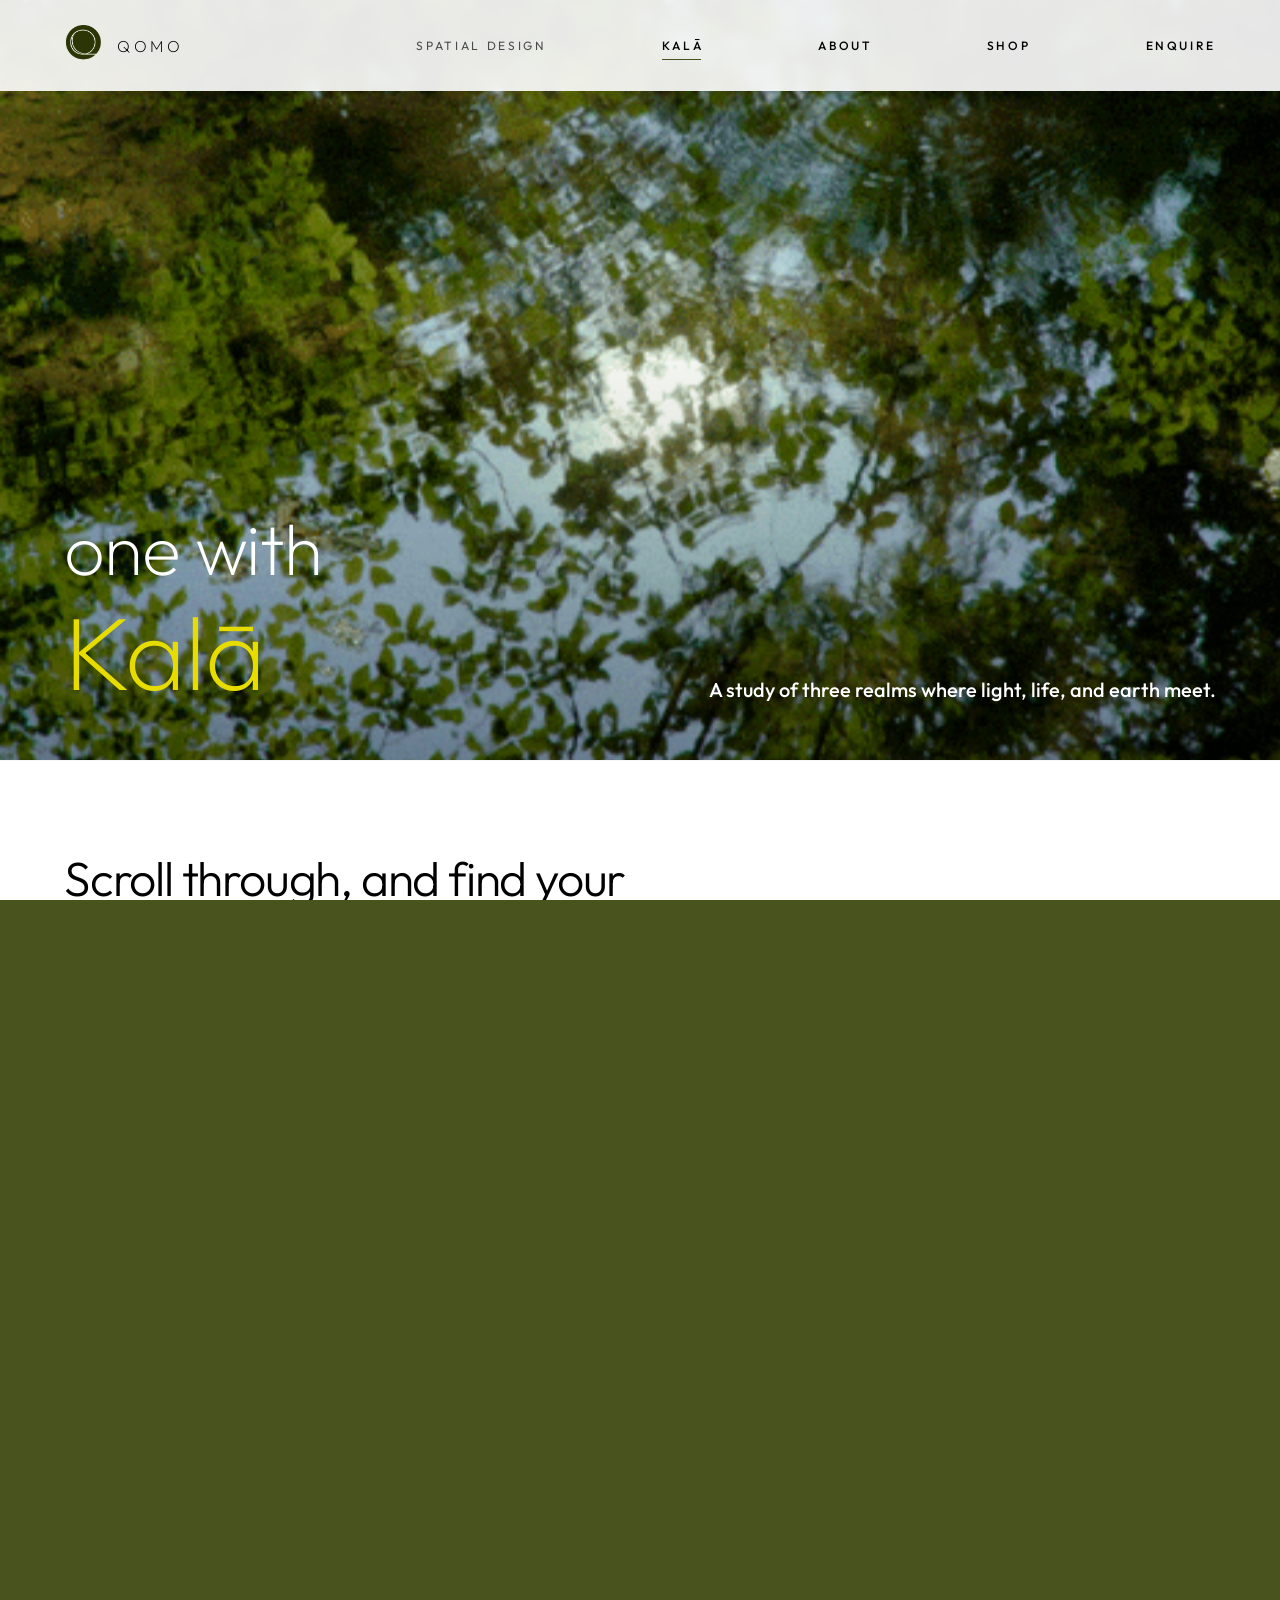
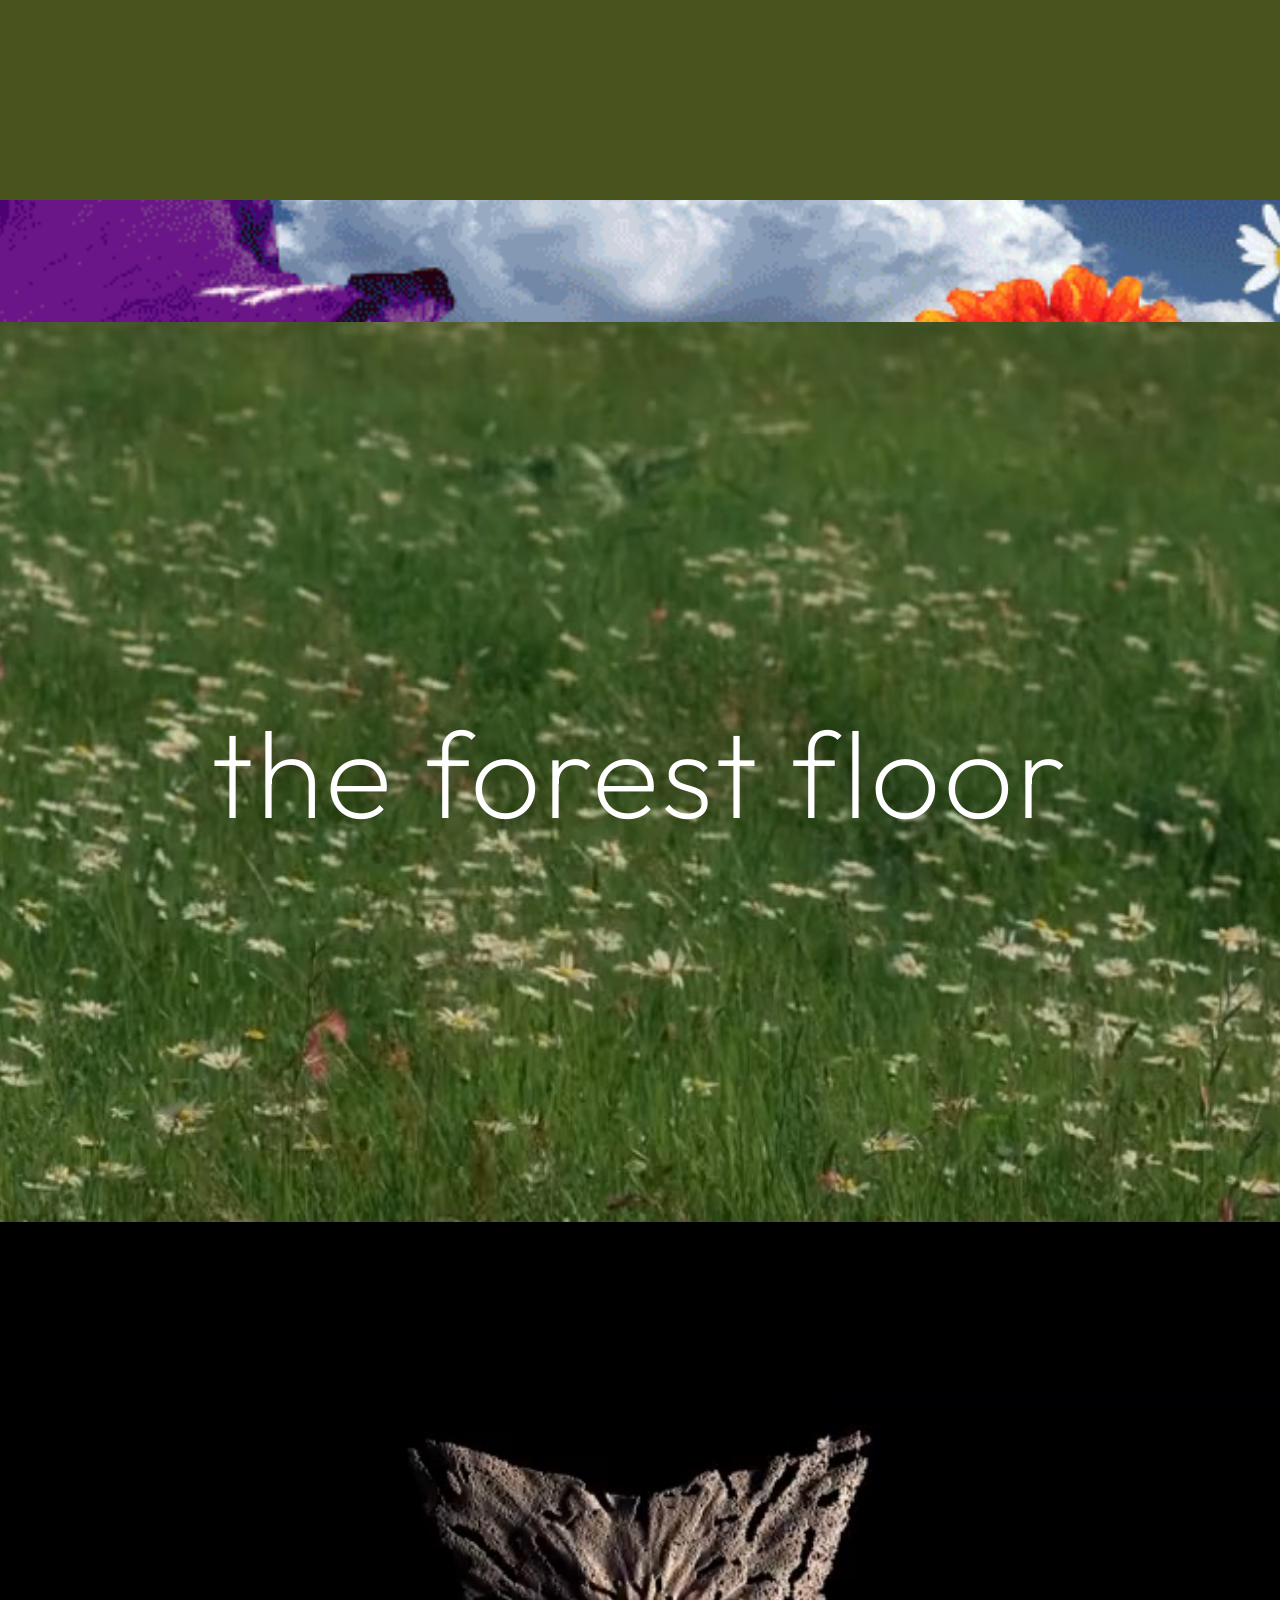
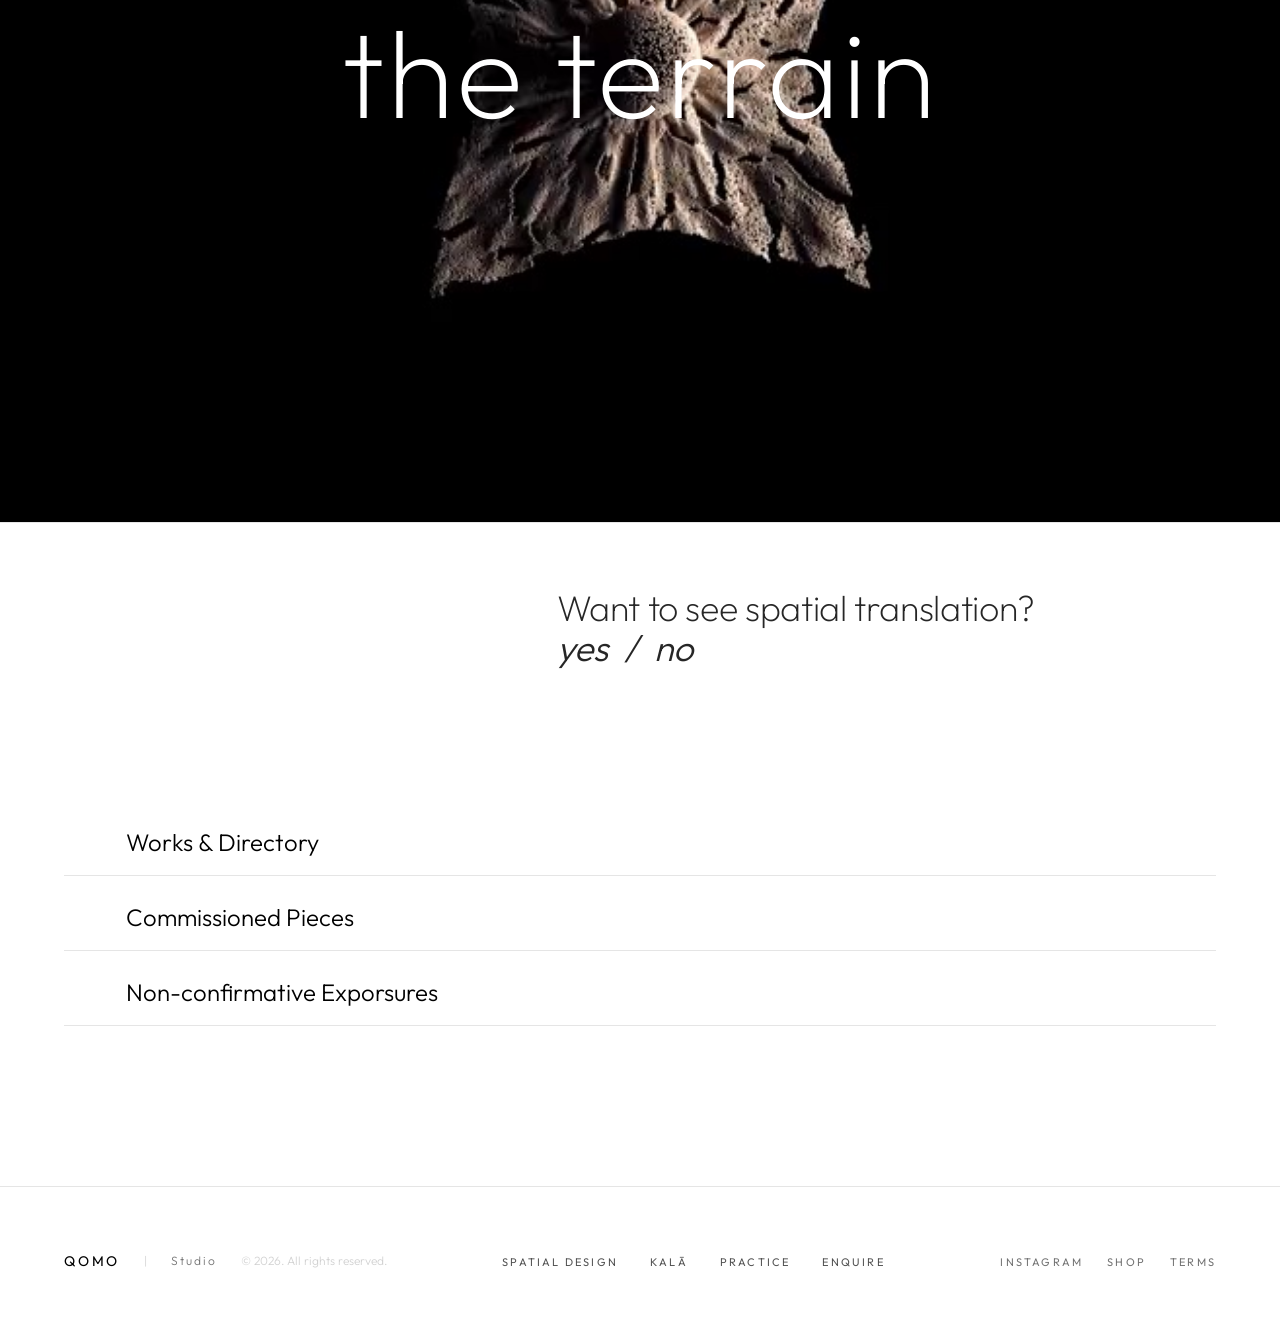
==== commit e9ed9dba: "Add Sun & Sky cyanotype page, index panel and ABOUT nav Co-Authored-By: Claude Opus 5.5 <noreply@ant" ====
--- a/kala.html
+++ b/kala.html
@@ -36,7 +36,7 @@
     <section class="realms" aria-label="Three realms">
       <article class="realm" id="sun-sky">
         <div class="realm__bg"><img src="assets/img/kala-sun-sky.gif" alt="" loading="lazy"></div>
-        <h2>the sun &amp; sky</h2>
+        <h2><a href="cyanotype.html">the sun &amp; sky</a></h2>
       </article>
       <article class="realm" id="forest-floor">
         <div class="realm__bg"><video src="assets/video/forest-floor.mp4" poster="assets/img/kala-forest-floor.jpg" autoplay muted loop playsinline preload="metadata" aria-hidden="true"></video></div>
--- a/assets/css/style.css
+++ b/assets/css/style.css
@@ -728,3 +728,230 @@
 /* keep the portrait's rounded corners through the reveal clip */
 .portrait.img-reveal { clip-path: inset(12% 0 12% 0 round 31px); }
 .portrait.img-reveal.is-in { clip-path: inset(0 0 0 0 round 31px); }
+
+/* ==========================================================================
+   Product page — Figma "QOMO PRODUCT PAGE" 312:338 (STAMP DUTY)
+   Content column 1379.5 / 1440; figure widths kept as ratios of it
+   ========================================================================== */
+.pdp { padding-top: var(--header-h); }
+.pdp__wrap {
+  --pdp-gutter: clamp(16px, 2.1vw, 30.24px);
+  --pdp-gap: clamp(40px, 5.3vw, 76px);
+  width: 100%; max-width: var(--maxw); margin: 0 auto; padding-inline: var(--pdp-gutter);
+  display: flex; flex-direction: column; gap: var(--pdp-gap);
+}
+.pdp-bar, .pdp-fig figcaption, .pdp-next__label, .pdp-details__eyebrow, .pdp-spec dt {
+  font-family: "Outfit", var(--font); font-weight: 400; text-transform: uppercase; color: var(--ink-85);
+}
+
+/* Sub-bar: back link + code */
+.pdp-bar {
+  display: flex; align-items: center; justify-content: space-between; gap: 16px;
+  padding: 16px clamp(0px, 4.6vw, 64px) 16px clamp(0px, 2.5vw, 36px);
+  border-bottom: 1px solid var(--ink-18);
+  font-size: 10.4px; line-height: 15.6px; letter-spacing: .1em;
+}
+.pdp-back { display: inline-flex; align-items: center; gap: 12px; text-transform: none; transition: color .3s; }
+.pdp-back img { width: 19.1953px; height: 19.1953px; transform: rotate(180deg); transition: transform .5s var(--ease); }
+.pdp-back:hover { color: var(--olive); }
+.pdp-back:hover img { transform: rotate(180deg) translateX(4px); }
+
+/* Intro: title + specification list */
+.pdp-intro {
+  display: grid; grid-template-columns: minmax(0, 404fr) minmax(0, 877fr); column-gap: clamp(32px, 6.2vw, 89px);
+  align-items: end; padding-top: clamp(24px, 9vw, 129px); padding-bottom: 20px;
+}
+.pdp-intro__text { display: flex; flex-direction: column; gap: 12px; }
+.pdp-title, .pdp-details__title { font-weight: 200; color: var(--ink-85); }
+.pdp-title span, .pdp-details__title span { display: block; }
+.pdp-title { font-size: clamp(56px, 8.5vw, 122.4px); line-height: .82; letter-spacing: -.05em; }
+.pdp-intro__text p { max-width: 345px; font-family: "Outfit", var(--font); font-weight: 400; font-size: clamp(15px, 1.15vw, 16.56px); line-height: 1.5; color: var(--ink-85); }
+.pdp-spec { margin: 0; border-top: 1px solid var(--ink-18); }
+.pdp-spec > div {
+  display: grid; grid-template-columns: minmax(0, 1fr) minmax(0, 2fr); column-gap: 32px; align-items: center;
+  min-height: 60px; padding: 19.2px 0; border-bottom: 1px solid var(--ink-18);
+}
+.pdp-spec dt { font-size: 9.92px; line-height: 14.88px; letter-spacing: .12em; color: var(--ink-55); }
+.pdp-spec dd { margin: 0; font-family: "Outfit", var(--font); font-weight: 400; font-size: 13.76px; line-height: 20.64px; color: var(--ink-85); }
+.pdp-spec small { display: block; font-size: 11.52px; line-height: 17.28px; color: var(--ink-55); }
+
+/* Figures */
+.pdp-fig { margin: 0; width: 100%; }
+.pdp-fig__media { position: relative; background: var(--olive-tint-10); }
+.pdp-fig__media img, .pdp-fig__media video { display: block; width: 100%; height: 100%; object-fit: cover; }
+.pdp-fig figcaption {
+  display: flex; justify-content: space-between; gap: 16px;
+  padding: 11.2px 0 24px; background: var(--olive-tint-10);
+  font-size: 9.6px; line-height: 14.4px; letter-spacing: .11em;
+}
+.pdp-fig--film .pdp-fig__media { aspect-ratio: 1379.5 / 776; }
+.pdp-fig--v1 { width: 68%; align-self: center; margin-block: clamp(0px, 7.8vw, 112px); }
+.pdp-fig--v1 .pdp-fig__media { aspect-ratio: 938 / 942; max-height: 942px; }
+.pdp-fig--v2 .pdp-fig__media { aspect-ratio: 1379.5 / 862.2; max-height: 942px; }
+.pdp-fig--v3 { width: 54%; align-self: flex-end; margin-block: clamp(0px, 8.9vw, 128px); }
+.pdp-fig--v3 .pdp-fig__media { aspect-ratio: 745 / 931; max-height: 942px; }
+.pdp-fig--v4 { width: 73%; align-self: center; margin-top: clamp(0px, 2.2vw, 32px); margin-bottom: clamp(0px, 10vw, 144px); }
+.pdp-fig--v4 .pdp-fig__media { aspect-ratio: 1007 / 805.6; max-height: 942px; }
+
+/* Artwork details */
+.pdp-details {
+  display: grid; grid-template-columns: minmax(0, 438.5fr) minmax(0, 877fr); column-gap: 64px;
+  padding-block: clamp(64px, 8.9vw, 128px); border-top: 1px solid var(--ink-18);
+}
+.pdp-details__eyebrow { font-size: 10.56px; line-height: 13.728px; letter-spacing: .15em; }
+.pdp-details__title { padding-top: 16px; font-size: clamp(48px, 5.5vw, 79.2px); line-height: .9; }
+
+/* Next work */
+.pdp-next {
+  display: flex; align-items: center; justify-content: space-between; gap: 24px; flex-wrap: wrap;
+  padding-block: clamp(40px, 4.4vw, 64px); border-bottom: 1px solid var(--ink-18);
+}
+.pdp-next__label { font-size: 10.4px; line-height: 15.6px; letter-spacing: .1em; }
+.pdp-next__link {
+  display: inline-flex; align-items: center; gap: 24px;
+  font-size: clamp(34px, 4vw, 57.6px); line-height: 1.5; letter-spacing: -.03em; font-weight: 200; color: var(--ink-85);
+  transition: color .4s var(--ease);
+}
+.pdp-next__link img { width: 21.5938px; height: 21.5938px; transition: transform .5s var(--ease); }
+.pdp-next__link:hover { color: var(--olive); }
+.pdp-next__link:hover img { transform: translateX(8px); }
+
+@media (max-width: 900px) {
+  .pdp-intro { grid-template-columns: minmax(0, 1fr); row-gap: 40px; }
+  .pdp-details { grid-template-columns: minmax(0, 1fr); }
+}
+@media (max-width: 640px) {
+  .pdp-fig--v1, .pdp-fig--v3, .pdp-fig--v4 { width: 100%; }
+  .pdp-spec > div { grid-template-columns: minmax(0, 2fr) minmax(0, 3fr); column-gap: 16px; }
+  .pdp-next { flex-direction: column; align-items: flex-start; }
+}
+
+/* Store items that open a product page */
+a.card__media { display: block; }
+.store__index .row { position: relative; }
+.row__link { position: absolute; inset: 0; }
+
+/* ==========================================================================
+   NAV BAR — Figma "PAGE ELEMENTS / NAV BAR" 320:1503
+   SPATIAL DESIGN · Kalā in regular grey; ABOUT · SHOP · enquire in medium black
+   ========================================================================== */
+.nav a:nth-child(n+3) { color: var(--ink); font-weight: 500; }
+.brand__mark { display: block; border-radius: 50%; }
+.brand__mark:hover img { transform: rotate(-12deg) scale(1.05); }
+
+/* ==========================================================================
+   Cyanotype — Figma "QOMO Cyanotype Gallery" 322:2995 (Sun & Sky)
+   Cyanotype blue + paper are the prints' own colours
+   ========================================================================== */
+.cy {
+  --cy-blue: #092e72;
+  --cy-blue-deep: #073766;
+  --cy-sky: #a2cada;
+  --cy-paper: #f5f2df;
+  --cy-ink: #1c2e22;
+}
+.cy-eyebrow, .cy-pill, .cy-hero__fine, .cy-print__cap .n, .cy-print__cap .y, .cy-index__close, .cy-index__nav .n {
+  font-family: "Outfit", var(--font); font-weight: 400; text-transform: uppercase;
+}
+.cy-pill {
+  display: inline-flex; align-items: center; padding: 10px 15px; border: 1px solid rgba(245, 242, 223, .6); border-radius: 999px;
+  font-size: 10px; line-height: 15px; letter-spacing: .06em; color: var(--cy-paper); text-transform: none;
+  transition: background .4s var(--ease), color .4s var(--ease), border-color .4s var(--ease);
+}
+.cy-pill:hover { background: var(--cy-paper); color: var(--cy-ink); border-color: var(--cy-paper); }
+.cy-pill--solid { background: var(--cy-paper); color: var(--cy-ink); }
+.cy-pill--solid:hover { background: transparent; color: var(--cy-paper); border-color: rgba(245, 242, 223, .6); }
+
+/* Hero */
+.cy-hero {
+  position: relative; overflow: hidden; display: flex; align-items: flex-end;
+  min-height: clamp(560px, 56.3vw, 100svh); color: var(--cy-paper);
+}
+.cy-hero__bg { position: absolute; left: 0; top: -6%; width: 100%; height: 112%; object-fit: cover; }
+.cy-hero__shade {
+  position: absolute; inset: 0;
+  background:
+    linear-gradient(180deg, rgba(245, 243, 224, .23) 0%, rgba(245, 243, 224, 0) 29%),
+    linear-gradient(0deg, rgba(15, 34, 24, .42) 0%, rgba(15, 34, 24, 0) 43%),
+    linear-gradient(90deg, rgba(20, 31, 21, .15) 0%, rgba(20, 31, 21, 0) 30%),
+    rgba(0, 0, 0, .19);
+}
+.cy-hero__text {
+  position: relative; width: 100%; max-width: 662px;
+  padding: 0 var(--gutter) clamp(64px, 5.6vw, 72px) clamp(20px, 5.9vw, 75px);
+}
+.cy-eyebrow { padding-left: 4px; font-size: 9px; line-height: 13.5px; letter-spacing: .18em; }
+.cy-hero h1 { padding-top: 7px; font-weight: 200; font-size: clamp(54px, 5.9vw, 76px); line-height: .78; letter-spacing: -.075em; }
+.cy-hero h1 span { display: block; }
+.cy-hero__lede { max-width: 290px; padding-top: 25px; font-weight: 400; font-size: clamp(17px, 1.6vw, 20px); line-height: 1.1; }
+.cy-hero__cta { display: flex; gap: 9px; padding-top: 14px; }
+.cy-hero__fine { position: absolute; left: 20px; bottom: 18px; font-size: 8px; line-height: 12px; letter-spacing: .08em; color: rgba(245, 242, 223, .7); }
+
+/* Statement */
+.cy-statement { padding: clamp(80px, 10vw, 140px) var(--gutter) clamp(24px, 4vw, 60px); }
+.cy-statement h2 {
+  max-width: 1076px; margin: 0 auto; font-weight: 200; color: var(--cy-sky);
+  font-size: clamp(34px, 5vw, 64px); line-height: 1; letter-spacing: -.01em;
+}
+.cy-statement em {
+  font-family: Georgia, "Times New Roman", serif; font-style: normal; font-weight: 400;
+  background: linear-gradient(192deg, var(--cy-sky) 67.7%, var(--cy-blue-deep) 110.4%);
+  -webkit-background-clip: text; background-clip: text; color: transparent;
+}
+
+/* Gallery — staggered positions from the 1280 frame, as % of the content width */
+.cy-gallery { max-width: 1280px; margin: 0 auto; padding: 0 var(--gutter); box-sizing: content-box; }
+.cy-print { position: relative; width: 36.04%; }
+.cy-print--1 { margin-top: 14.38%; }
+.cy-print--2 { margin-left: 61.17%; margin-top: -23.52%; }
+.cy-print--3 { margin-left: .86%; margin-top: 3.59%; }
+.cy-print--4 { margin-left: 50%; margin-top: -27.27%; }
+.cy-print--5 { margin-left: 2.97%; margin-top: 6.95%; width: 27.03%; }
+.cy-print--6 { margin-left: 47.19%; margin-top: -15.47%; width: 45.05%; margin-bottom: 29.22%; }
+.cy-print__btn { display: block; width: 100%; aspect-ratio: 1; overflow: hidden; box-shadow: 0 16px 45px rgba(30, 34, 29, .08); cursor: zoom-in; }
+.cy-print__btn img { width: 100%; height: 100%; object-fit: cover; transition: transform 1.2s var(--ease-out); }
+.cy-print__btn:hover img { transform: scale(1.04); }
+.cy-print__cap { position: relative; display: flex; align-items: baseline; gap: 27px; padding-top: 10px; color: var(--ink-85); }
+.cy-print__cap .n, .cy-print__cap .y { font-size: 8px; line-height: 12px; letter-spacing: .06em; }
+.cy-print__cap .t { font-weight: 400; font-size: 10px; line-height: 15px; }
+.cy-print__cap .y { margin-left: auto; }
+
+@media (max-width: 700px) {
+  .cy-gallery { padding: 32px var(--gutter) 96px; }
+  .cy-print, .cy-print--1, .cy-print--5, .cy-print--6 { width: 84%; margin: 0; }
+  .cy-print + .cy-print { margin-top: 56px; }
+  .cy-print:nth-child(even) { margin-left: auto; }
+}
+
+/* Index panel — slides down over the page from the logomark */
+.cy-index { position: fixed; inset: 0; z-index: 150; background: rgba(9, 46, 114, 0); transition: background .6s var(--ease); }
+.cy-index.is-open { background: rgba(9, 46, 114, .18); }
+.cy-index__panel {
+  position: absolute; left: 0; top: 0; display: flex; flex-direction: column;
+  width: min(682px, 100%); height: 100%; padding: 20px; background: var(--cy-blue); color: #f3f0dc;
+  transform: translateY(-102%); transition: transform .7s var(--ease-out);
+}
+.cy-index.is-open .cy-index__panel { transform: none; }
+.cy-index__top { display: flex; align-items: flex-start; justify-content: space-between; padding-bottom: 25px; border-bottom: 1px solid rgba(255, 255, 255, .24); }
+.cy-index__word { font-weight: 400; font-size: 26px; line-height: 39px; letter-spacing: -.07em; }
+.cy-index__close { padding: 11px 18px; border: 1px solid rgba(255, 255, 255, .5); border-radius: 999px; font-size: 9px; line-height: 13.5px; letter-spacing: .1em; color: #f3f0dc; transition: background .3s, color .3s; }
+.cy-index__close:hover { background: #f3f0dc; color: var(--cy-blue); }
+.cy-index__nav { flex: 1; display: flex; flex-direction: column; justify-content: center; }
+.cy-index__nav a {
+  display: flex; gap: 25px; align-items: flex-start; padding-block: 8px;
+  font-weight: 200; font-size: clamp(52px, 6.1vw, 78px); line-height: .9; letter-spacing: -.075em;
+  opacity: 0; transform: translateY(-16px); transition: opacity .5s var(--ease), transform .7s var(--ease-out), color .3s;
+}
+.cy-index.is-open .cy-index__nav a { opacity: 1; transform: none; }
+.cy-index.is-open .cy-index__nav a:nth-child(1) { transition-delay: .18s; }
+.cy-index.is-open .cy-index__nav a:nth-child(2) { transition-delay: .26s; }
+.cy-index.is-open .cy-index__nav a:nth-child(3) { transition-delay: .34s; }
+.cy-index__nav a:hover { color: var(--cy-sky); }
+.cy-index__nav .n { padding-top: 13px; font-size: 9px; line-height: 8px; letter-spacing: 0; }
+.cy-index__foot { display: flex; gap: 30px; font-weight: 400; font-size: 11px; line-height: 16.5px; }
+.cy-index__foot a { text-decoration: underline; text-underline-offset: 2px; }
+body.index-open { overflow: hidden; }
+
+/* Kalā — Sun & Sky realm opens the cyanotype page */
+.realm h2 a { transition: color .4s var(--ease); }
+.realm h2 a:hover { color: var(--cy-sky, #a2cada); }
